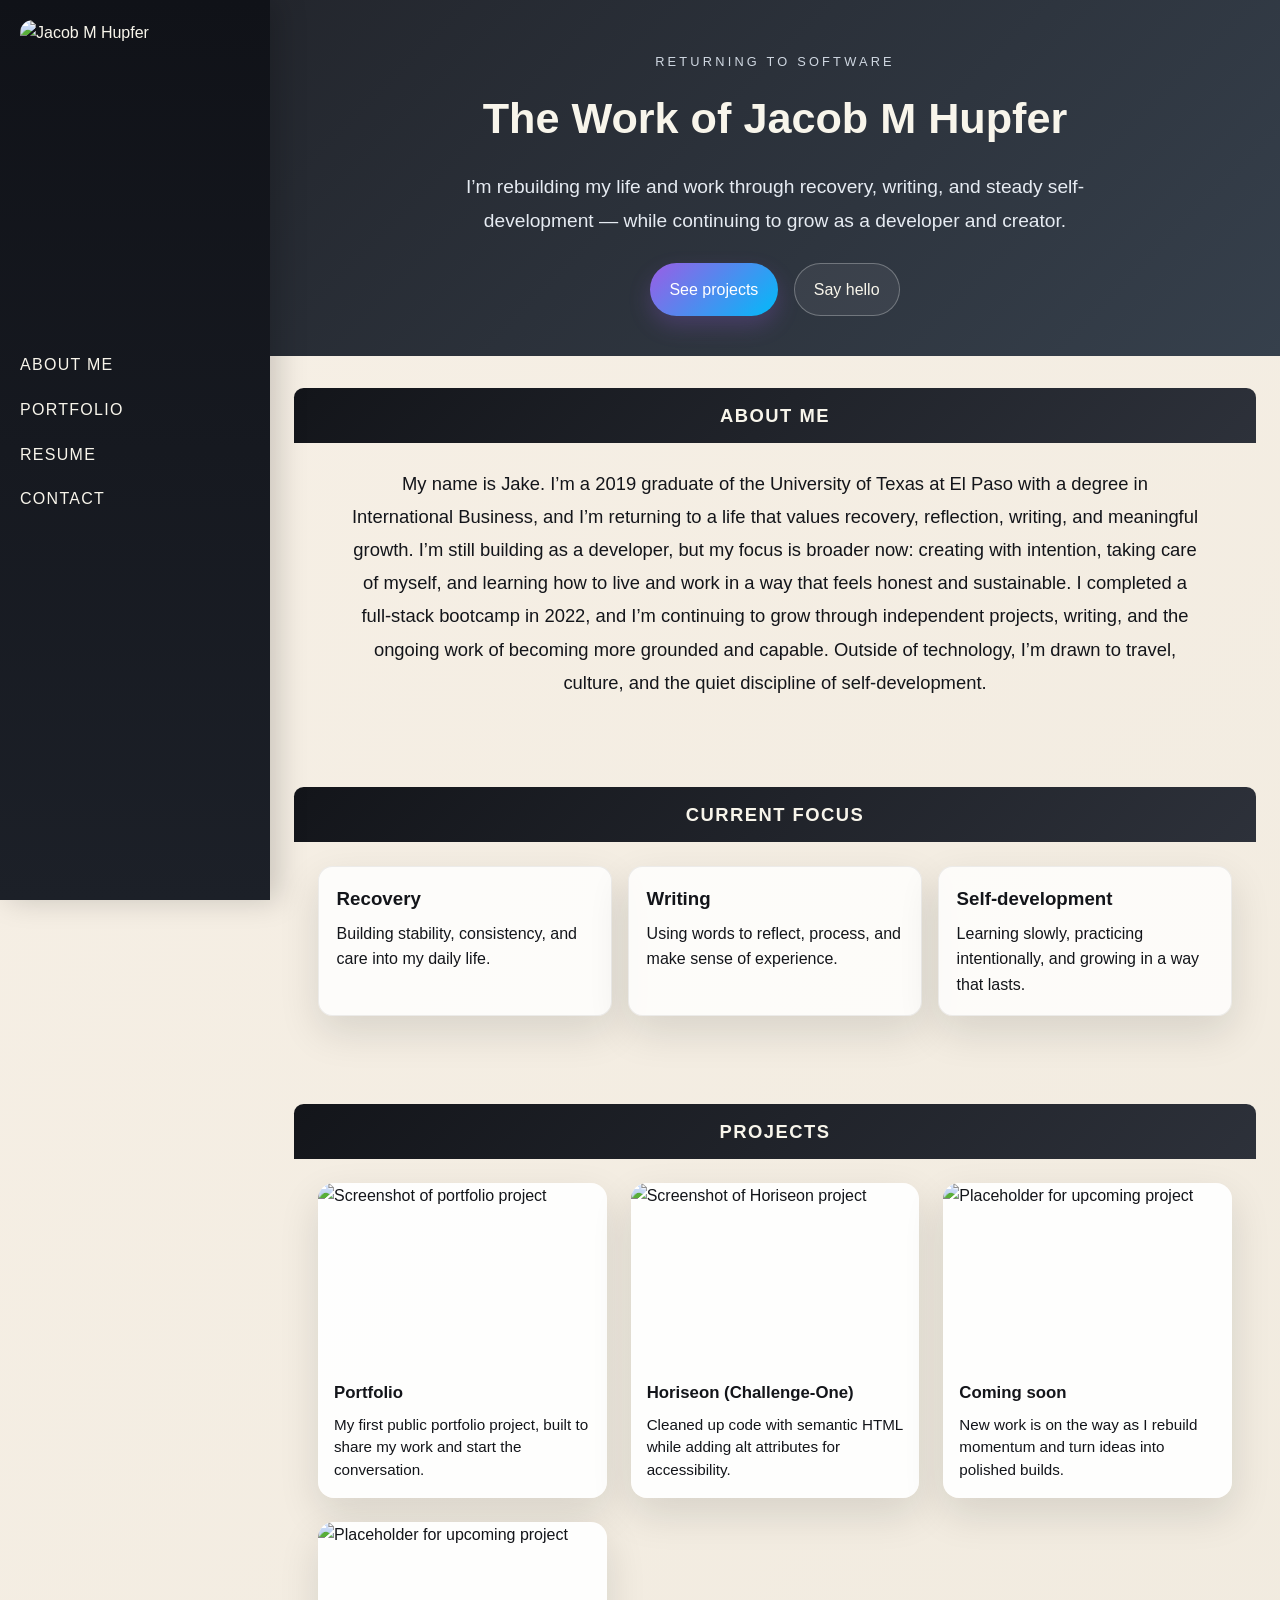
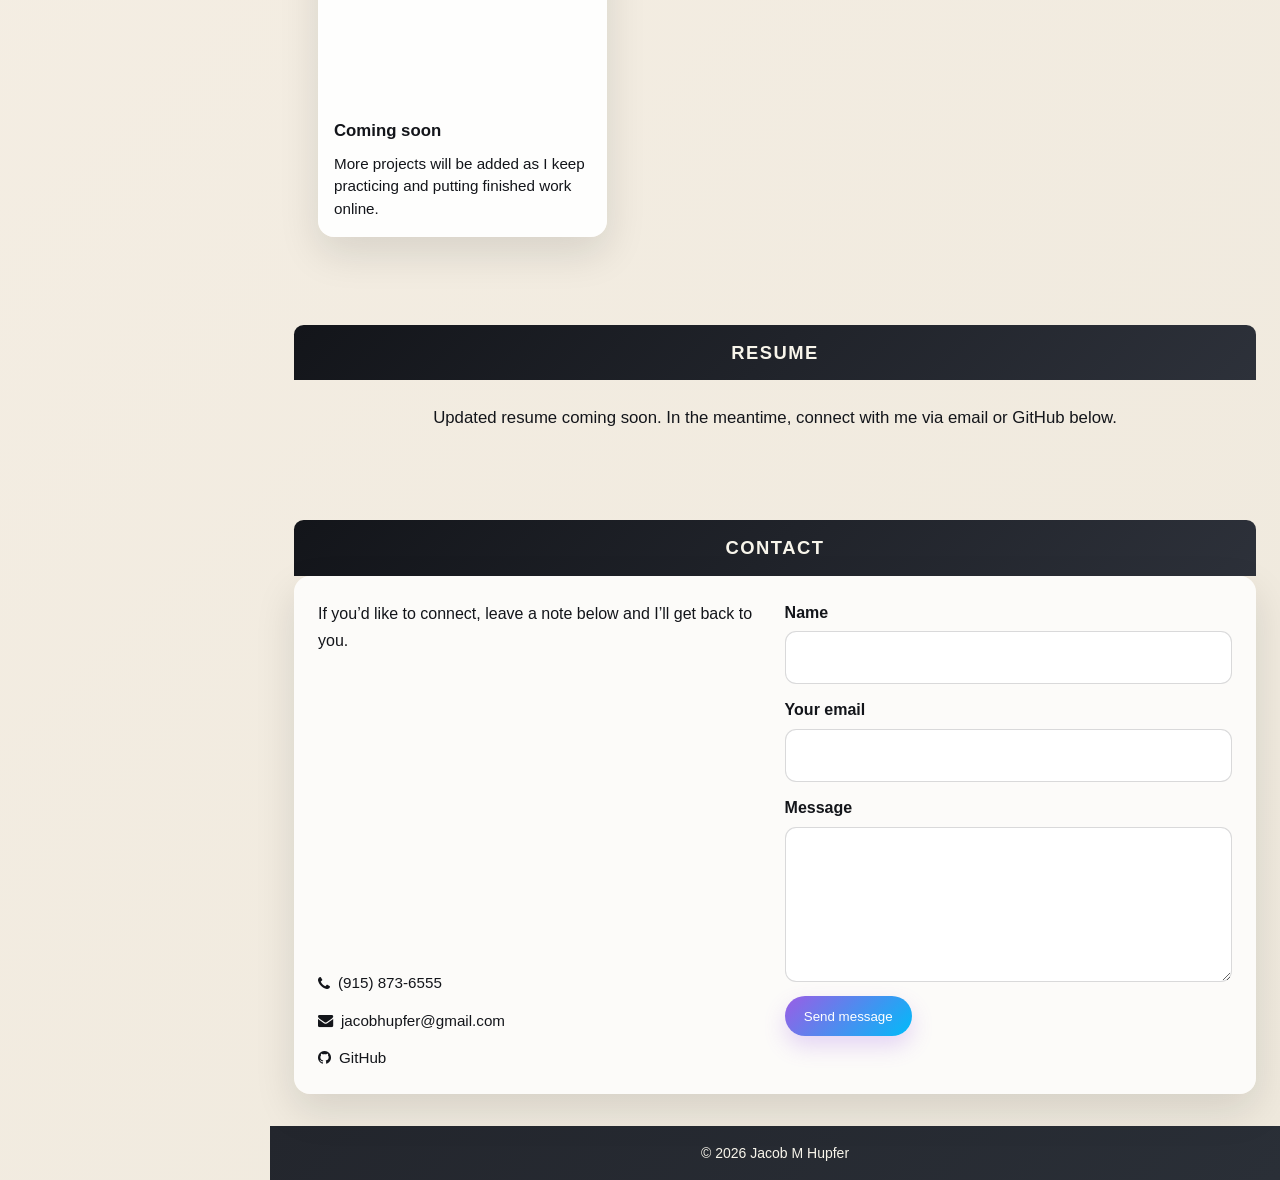
==== index.html @ 441f3a0e "Replace contact draft flow with working form" ====
<!DOCTYPE html>
<html lang="en">

<head>
    <meta charset="UTF-8">
    <meta name="viewport" content="width=device-width, initial-scale=1.0">
    <meta name="description" content="Portfolio of Jacob M Hupfer — developer returning to software through independent projects.">
    <link rel="stylesheet" href="assets/css/style.css">
    <link rel="stylesheet" href="https://maxcdn.bootstrapcdn.com/font-awesome/4.4.0/css/font-awesome.min.css">
    <title>Jacob M Hupfer | Portfolio</title>
</head>

<body>
    <nav class="navbar" aria-label="Main navigation">
        <img src="assets/images/Profile Photo.jpg" alt="Jacob M Hupfer" width="230" height="300">
        <ul class="navbar-items">
            <li><a href="#bio">About Me</a></li>
            <li><a href="#projects">Portfolio</a></li>
            <li><a href="#resume">Resume</a></li>
            <li><a href="#call-me">Contact</a></li>
        </ul>
    </nav>

    <div class="page-content">
        <header class="site-header">
            <div class="hero-content">
                <p class="eyebrow">Returning to software</p>
                <h1>The Work of Jacob M Hupfer</h1>
                <p class="hero-copy">I’m rebuilding my life and work through recovery, writing, and steady self-development — while continuing to grow as a developer and creator.</p>
                <div class="hero-actions">
                    <a class="button primary" href="#projects">See projects</a>
                    <a class="button secondary" href="#call-me">Say hello</a>
                </div>
            </div>
        </header>

        <main>
            <section class="biography fade-in">
                <h2 id="bio">About Me</h2>
                <p>
                    My name is Jake. I’m a 2019 graduate of the University of Texas at El Paso with a degree in International
                    Business, and I’m returning to a life that values recovery, reflection, writing, and meaningful growth.
                    I’m still building as a developer, but my focus is broader now: creating with intention, taking care of
                    myself, and learning how to live and work in a way that feels honest and sustainable. I completed a
                    full-stack bootcamp in 2022, and I’m continuing to grow through independent projects, writing, and the
                    ongoing work of becoming more grounded and capable. Outside of technology, I’m drawn to travel,
                    culture, and the quiet discipline of self-development.
                </p>
            </section>

            <section class="focus-section fade-in">
                <h2 id="focus">Current Focus</h2>
                <div class="focus-grid">
                    <article class="focus-card">
                        <h3>Recovery</h3>
                        <p>Building stability, consistency, and care into my daily life.</p>
                    </article>
                    <article class="focus-card">
                        <h3>Writing</h3>
                        <p>Using words to reflect, process, and make sense of experience.</p>
                    </article>
                    <article class="focus-card">
                        <h3>Self-development</h3>
                        <p>Learning slowly, practicing intentionally, and growing in a way that lasts.</p>
                    </article>
                </div>
            </section>

            <section class="projects fade-in">
                <h2 id="projects">Projects</h2>
                <div class="project-grid">
                    <article class="card">
                        <a href="https://jmhupfer.github.io/Challenge-02/" target="_blank" rel="noopener noreferrer">
                            <img src="assets/images/love-coding.jpg" alt="Screenshot of portfolio project">
                        </a>
                        <div class="card-body">
                            <h3>Portfolio</h3>
                            <p>My first public portfolio project, built to share my work and start the conversation.</p>
                        </div>
                    </article>

                    <article class="card">
                        <a href="https://jmhupfer.github.io/Challenge-One/" target="_blank" rel="noopener noreferrer">
                            <img src="assets/images/hacienda.jpg" alt="Screenshot of Horiseon project">
                        </a>
                        <div class="card-body">
                            <h3>Horiseon (Challenge-One)</h3>
                            <p>Cleaned up code with semantic HTML while adding alt attributes for accessibility.</p>
                        </div>
                    </article>

                    <article class="card">
                        <img src="assets/images/black-and-white-city.jpg" alt="Placeholder for upcoming project">
                        <div class="card-body">
                            <h3>Coming soon</h3>
                            <p>New work is on the way as I rebuild momentum and turn ideas into polished builds.</p>
                        </div>
                    </article>

                    <article class="card">
                        <img src="assets/images/black-and-white-city.jpg" alt="Placeholder for upcoming project">
                        <div class="card-body">
                            <h3>Coming soon</h3>
                            <p>More projects will be added as I keep practicing and putting finished work online.</p>
                        </div>
                    </article>
                </div>
            </section>

            <section class="resume-section fade-in">
                <h2 id="resume">Resume</h2>
                <p>Updated resume coming soon. In the meantime, connect with me via email or GitHub below.</p>
            </section>

            <section class="contacts fade-in">
                <h2 id="call-me">Contact</h2>
                <div class="contact-shell">
                    <div class="contact-details">
                        <p class="contact-intro">If you’d like to connect, leave a note below and I’ll get back to you.</p>
                        <ul class="contact-links">
                            <li><i class="fa fa-phone" aria-hidden="true"></i><a href="tel:+19158736555">(915) 873-6555</a></li>
                            <li><i class="fa fa-envelope" aria-hidden="true"></i><a href="mailto:jacobhupfer@gmail.com">jacobhupfer@gmail.com</a></li>
                            <li><i class="fa fa-github" aria-hidden="true"></i><a href="https://github.com/JMHupfer" target="_blank" rel="noopener noreferrer">GitHub</a></li>
                        </ul>
                    </div>

                    <form class="contact-form" id="contact-form" novalidate>
                        <div class="form-row">
                            <label for="name">Name</label>
                            <input id="name" name="name" type="text" required autocomplete="name">
                        </div>

                        <div class="form-row">
                            <label for="email">Your email</label>
                            <input id="email" name="email" type="email" required autocomplete="email">
                        </div>

                        <div class="form-row">
                            <label for="message">Message</label>
                            <textarea id="message" name="message" rows="5" required></textarea>
                        </div>

                        <button class="button primary" type="submit">Send message</button>
                        <p class="form-status" id="form-status" role="status" aria-live="polite"></p>
                    </form>
                </div>
            </section>
        </main>

        <footer class="site-footer">
            <p>&copy; <span id="year"></span> Jacob M Hupfer</p>
        </footer>
    </div>

    <script>
        const reveals = document.querySelectorAll('.fade-in');
        const observer = new IntersectionObserver((entries) => {
            entries.forEach((entry) => {
                if (entry.isIntersecting) {
                    entry.target.classList.add('visible');
                    observer.unobserve(entry.target);
                }
            });
        }, { threshold: 0.15 });

        reveals.forEach((element) => observer.observe(element));
        document.getElementById('year').textContent = new Date().getFullYear();

        const form = document.getElementById('contact-form');
        const statusMessage = document.getElementById('form-status');

        form.addEventListener('submit', async (event) => {
            event.preventDefault();

            const name = document.getElementById('name').value.trim();
            const senderEmail = document.getElementById('email').value.trim();
            const message = document.getElementById('message').value.trim();

            if (!name || !senderEmail || !message) {
                statusMessage.textContent = 'Please fill in each field before sending.';
                statusMessage.className = 'form-status error';
                return;
            }

            statusMessage.textContent = 'Sending your message...';
            statusMessage.className = 'form-status';

            const formData = new FormData(form);
            formData.set('_subject', `Portfolio contact from ${name}`);
            formData.set('_captcha', 'false');
            formData.set('_template', 'table');

            try {
                const response = await fetch('https://formsubmit.co/ajax/jacobhupfer@gmail.com', {
                    method: 'POST',
                    body: formData
                });

                if (!response.ok) {
                    throw new Error('Unable to send message');
                }

                form.reset();
                statusMessage.textContent = 'Thanks! Your message has been sent.';
                statusMessage.className = 'form-status success';
            } catch (error) {
                statusMessage.textContent = 'Sorry, that did not go through. Please email me directly instead.';
                statusMessage.className = 'form-status error';
            }
        });
    </script>
</body>

</html>
---- assets/css/style.css ----
:root {
  --sidebar-width: 270px;
  --color-bg: #efe9dd;
  --color-dark: #23262d;
  --color-black: #13151a;
  --color-light: #f8f5eb;
  --color-accent: #9b5de5;
  --color-accent-2: #00bbf9;
  --shadow: 0 16px 40px rgba(19, 21, 26, 0.12);
}

* {
  box-sizing: border-box;
  margin: 0;
  padding: 0;
}

html {
  scroll-behavior: smooth;
}

body {
  font-family: 'Segoe UI', Tahoma, Geneva, Verdana, sans-serif;
  background: linear-gradient(135deg, #f7f0e6 0%, var(--color-bg) 100%);
  color: var(--color-black);
  line-height: 1.6;
}

a {
  color: inherit;
  text-decoration: none;
}

img {
  display: block;
  max-width: 100%;
  height: auto;
}

.navbar {
  position: fixed;
  top: 0;
  left: 0;
  width: var(--sidebar-width);
  height: 100vh;
  padding: 20px;
  background: linear-gradient(180deg, #101218 0%, #1c2028 100%);
  color: var(--color-light);
  z-index: 100;
  box-shadow: 8px 0 28px rgba(0, 0, 0, 0.18);
}

.navbar img {
  width: 100%;
  height: auto;
  margin-bottom: 2rem;
  object-fit: cover;
  border-radius: 0.8rem;
}

.navbar-items {
  display: flex;
  flex-direction: column;
  gap: 1.2rem;
  list-style: none;
  text-transform: uppercase;
  font-size: 1rem;
  letter-spacing: 0.08em;
}

.navbar-items a {
  color: var(--color-light);
  transition: border-color 0.2s ease, color 0.2s ease;
}

.navbar-items a:hover,
.navbar-items a:focus-visible {
  color: #fff;
  border-bottom: 2px solid var(--color-light);
}

.page-content {
  margin-left: var(--sidebar-width);
  min-height: 100vh;
  display: flex;
  flex-direction: column;
}

.site-header {
  background: linear-gradient(135deg, var(--color-dark) 0%, #36404c 100%);
  color: var(--color-light);
  padding: 3rem 1.5rem 2.5rem;
}

.hero-content {
  max-width: 900px;
  margin: 0 auto;
  text-align: center;
}

.eyebrow {
  display: inline-block;
  margin-bottom: 0.75rem;
  font-size: 0.8rem;
  letter-spacing: 0.25em;
  text-transform: uppercase;
  color: #cfd7e1;
}

.site-header h1 {
  font-size: clamp(1.8rem, 3.5vw, 2.7rem);
  font-weight: 600;
  margin-bottom: 1rem;
}

.hero-copy {
  font-size: clamp(1rem, 2vw, 1.2rem);
  line-height: 1.8;
  color: #e6ebf2;
  max-width: 720px;
  margin: 0 auto 1.5rem;
}

.hero-actions {
  display: flex;
  justify-content: center;
  gap: 1rem;
  flex-wrap: wrap;
}

.button {
  display: inline-flex;
  align-items: center;
  justify-content: center;
  padding: 0.8rem 1.2rem;
  border-radius: 999px;
  transition: transform 0.2s ease, box-shadow 0.2s ease;
}

.button:hover,
.button:focus-visible {
  transform: translateY(-2px);
}

.button.primary {
  background: linear-gradient(135deg, var(--color-accent), var(--color-accent-2));
  color: white;
  box-shadow: 0 10px 22px rgba(155, 93, 229, 0.24);
}

.button.secondary {
  border: 1px solid rgba(255, 255, 255, 0.28);
  color: var(--color-light);
  background: rgba(255, 255, 255, 0.06);
}

main section {
  padding: 0 1.5rem 2rem;
}

main h2 {
  text-align: center;
  padding: 0.8rem 1rem;
  background: linear-gradient(135deg, var(--color-black), #2d313a);
  color: var(--color-light);
  text-transform: uppercase;
  font-size: 1.15rem;
  font-weight: 600;
  letter-spacing: 0.08em;
  border-radius: 0.6rem 0.6rem 0 0;
}

.biography,
.focus-section,
.projects,
.resume-section,
.contacts {
  margin-top: 2rem;
}

.biography p {
  padding: 1.5rem;
  font-size: clamp(1rem, 2vw, 1.15rem);
  line-height: 1.8;
  text-align: center;
  max-width: 900px;
  margin: 0 auto;
}

.focus-grid {
  display: grid;
  grid-template-columns: repeat(auto-fit, minmax(220px, 1fr));
  gap: 1rem;
  padding: 1.5rem;
}

.focus-card {
  padding: 1.1rem;
  background: rgba(255, 255, 255, 0.8);
  border: 1px solid rgba(19, 21, 26, 0.07);
  border-radius: 0.9rem;
  box-shadow: var(--shadow);
}

.focus-card h3 {
  margin-bottom: 0.4rem;
  color: var(--color-black);
}

.project-grid {
  display: grid;
  grid-template-columns: repeat(auto-fit, minmax(270px, 1fr));
  gap: 1.5rem;
  padding: 1.5rem;
}

.card {
  display: flex;
  flex-direction: column;
  background: rgba(255, 255, 255, 0.95);
  border-radius: 1rem;
  overflow: hidden;
  box-shadow: var(--shadow);
  transition: transform 0.2s ease, box-shadow 0.2s ease;
}

.card:hover,
.card:focus-within {
  transform: translateY(-6px);
  box-shadow: 0 22px 44px rgba(19, 21, 26, 0.16);
}

.card a {
  display: block;
}

.card img {
  width: 100%;
  aspect-ratio: 16 / 10;
  object-fit: cover;
  transition: opacity 0.2s ease;
}

.card a:hover img,
.card a:focus-visible img {
  opacity: 0.8;
}

.card-body {
  padding: 1rem;
  color: var(--color-black);
  flex: 1;
}

.card-body h3 {
  font-size: 1.05rem;
  font-weight: 600;
  margin-bottom: 0.45rem;
}

.card-body p {
  font-size: 0.95rem;
  line-height: 1.5;
}

.resume-section p {
  padding: 1.5rem;
  font-size: 1.05rem;
  line-height: 1.7;
  text-align: center;
}

.contact-links {
  display: flex;
  flex-wrap: wrap;
  justify-content: center;
  gap: 1rem 2rem;
  list-style: none;
  padding: 1.5rem;
  text-transform: uppercase;
  font-size: 0.95rem;
}

.contact-links li {
  display: flex;
  align-items: center;
  gap: 0.5rem;
}

.contact-links a:hover,
.contact-links a:focus-visible {
  border-bottom: 2px solid var(--color-black);
}

.contact-shell {
  display: grid;
  grid-template-columns: repeat(auto-fit, minmax(270px, 1fr));
  gap: 1.2rem;
  padding: 1.5rem;
  background: rgba(255, 255, 255, 0.82);
  border-radius: 1rem;
  box-shadow: var(--shadow);
}

.contact-details {
  display: flex;
  flex-direction: column;
  justify-content: space-between;
  gap: 1rem;
}

.contact-intro {
  font-size: 1rem;
  line-height: 1.7;
}

.contact-links {
  display: grid;
  gap: 0.8rem;
  justify-content: start;
  padding: 0;
  text-transform: none;
}

.contact-form {
  display: grid;
  gap: 0.85rem;
}

.form-row {
  display: grid;
  gap: 0.35rem;
}

.form-row label {
  font-weight: 600;
}

.form-row input,
.form-row textarea {
  width: 100%;
  padding: 0.8rem 0.9rem;
  border: 1px solid rgba(19, 21, 26, 0.16);
  border-radius: 0.7rem;
  font: inherit;
  background: #fff;
}

.form-row textarea {
  resize: vertical;
}

.contact-form button {
  border: 0;
  cursor: pointer;
  justify-self: start;
}

.form-status {
  min-height: 1.25rem;
  font-size: 0.95rem;
  color: var(--color-dark);
}

.form-status.success {
  color: #1f7a43;
}

.form-status.error {
  color: #b00020;
}

.site-footer {
  margin-top: auto;
  background: linear-gradient(135deg, var(--color-dark), #2a2f37);
  color: var(--color-light);
  text-align: center;
  padding: 1rem;
  font-size: 0.875rem;
}

.fade-in {
  opacity: 0;
  transform: translateY(22px);
  transition: opacity 0.6s ease, transform 0.6s ease;
}

.fade-in.visible {
  opacity: 1;
  transform: translateY(0);
}

@media (max-width: 900px) {
  .navbar {
    width: 220px;
  }

  .page-content {
    margin-left: 220px;
  }
}

@media (max-width: 768px) {
  .navbar {
    position: static;
    width: 100%;
    height: auto;
    box-shadow: none;
  }

  .navbar img {
    max-width: 180px;
    margin: 0 auto 1.5rem;
  }

  .navbar-items {
    flex-direction: row;
    flex-wrap: wrap;
    justify-content: center;
    gap: 1rem;
  }

  .page-content {
    margin-left: 0;
  }

  .project-grid,
  .focus-grid {
    grid-template-columns: 1fr;
  }

  .contact-links {
    flex-direction: column;
    align-items: center;
  }
}

@media (max-width: 480px) {
  .hero-actions {
    flex-direction: column;
  }

  .button {
    width: 100%;
  }

  main section {
    padding: 0 1rem 1.5rem;
  }
}

@media (prefers-reduced-motion: reduce) {
  html {
    scroll-behavior: auto;
  }

  .fade-in {
    opacity: 1;
    transform: none;
    transition: none;
  }

  .button,
  .card {
    transition: none;
  }
}
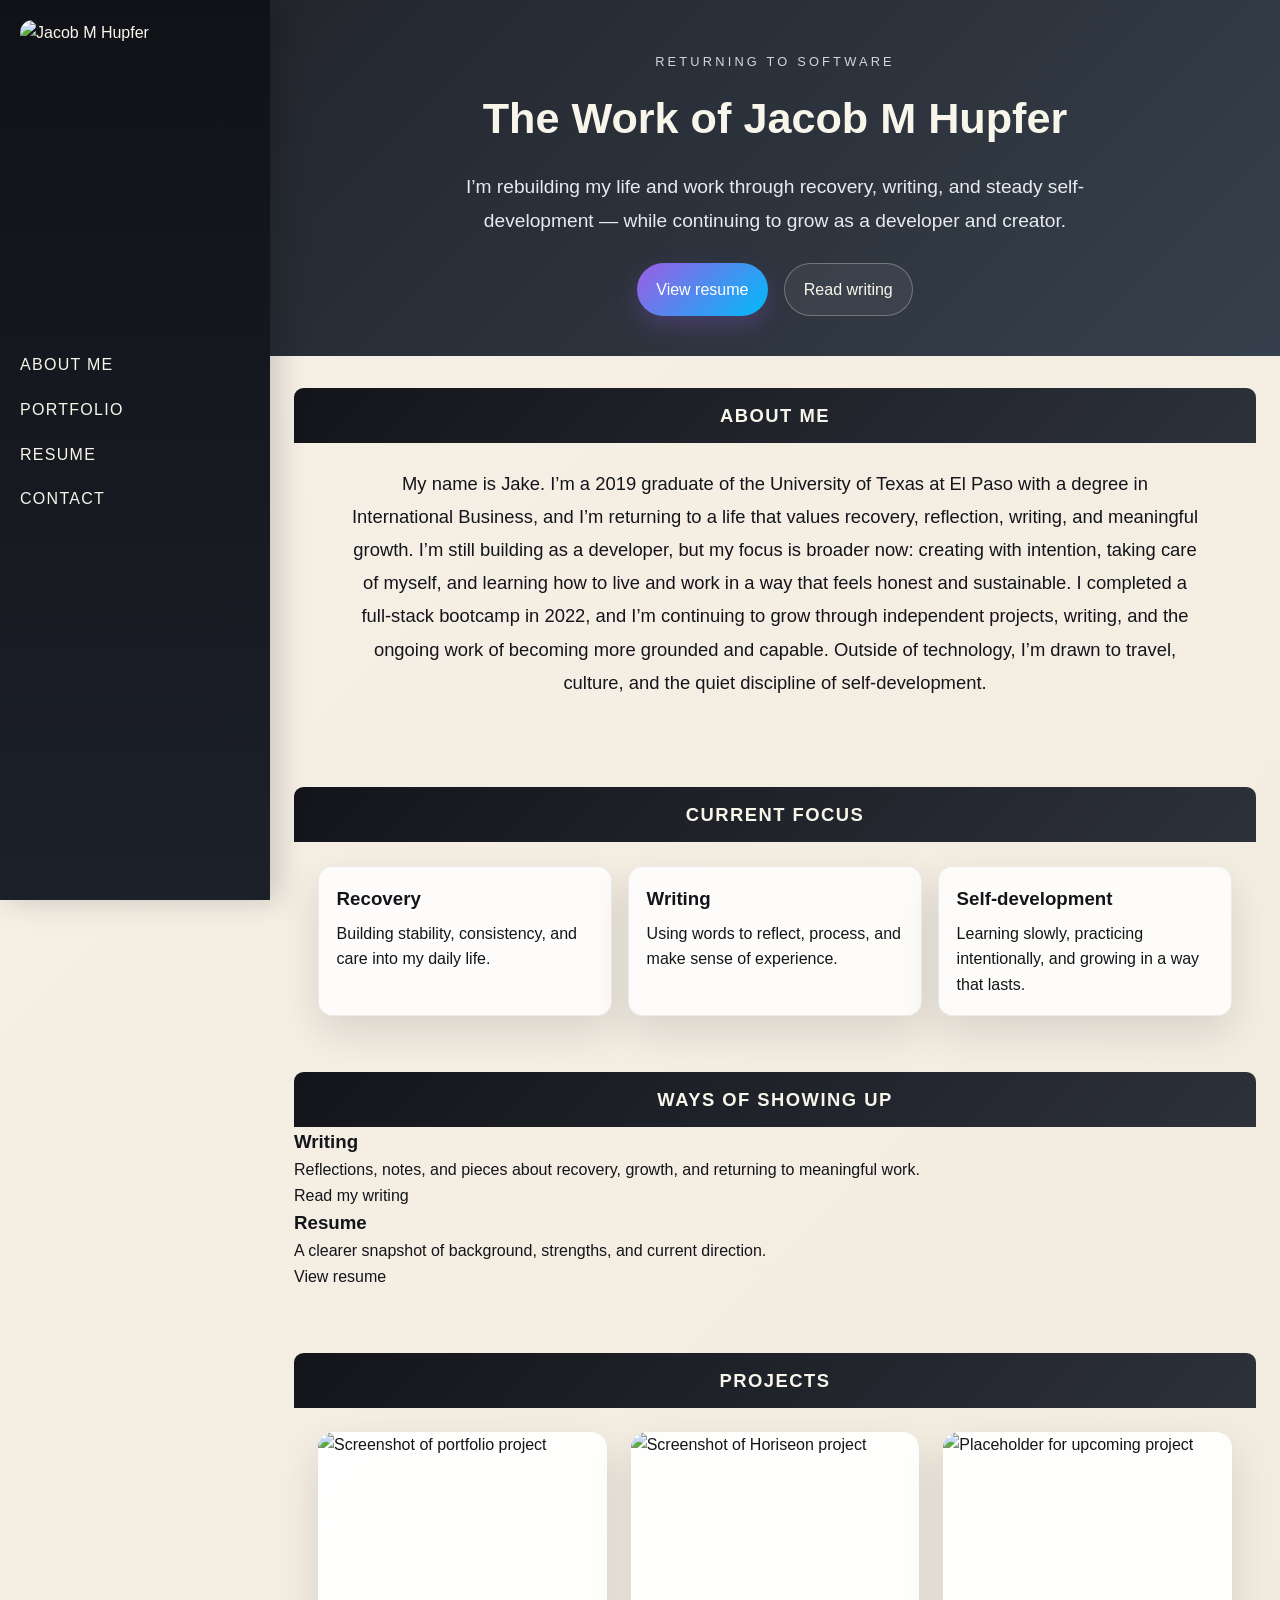
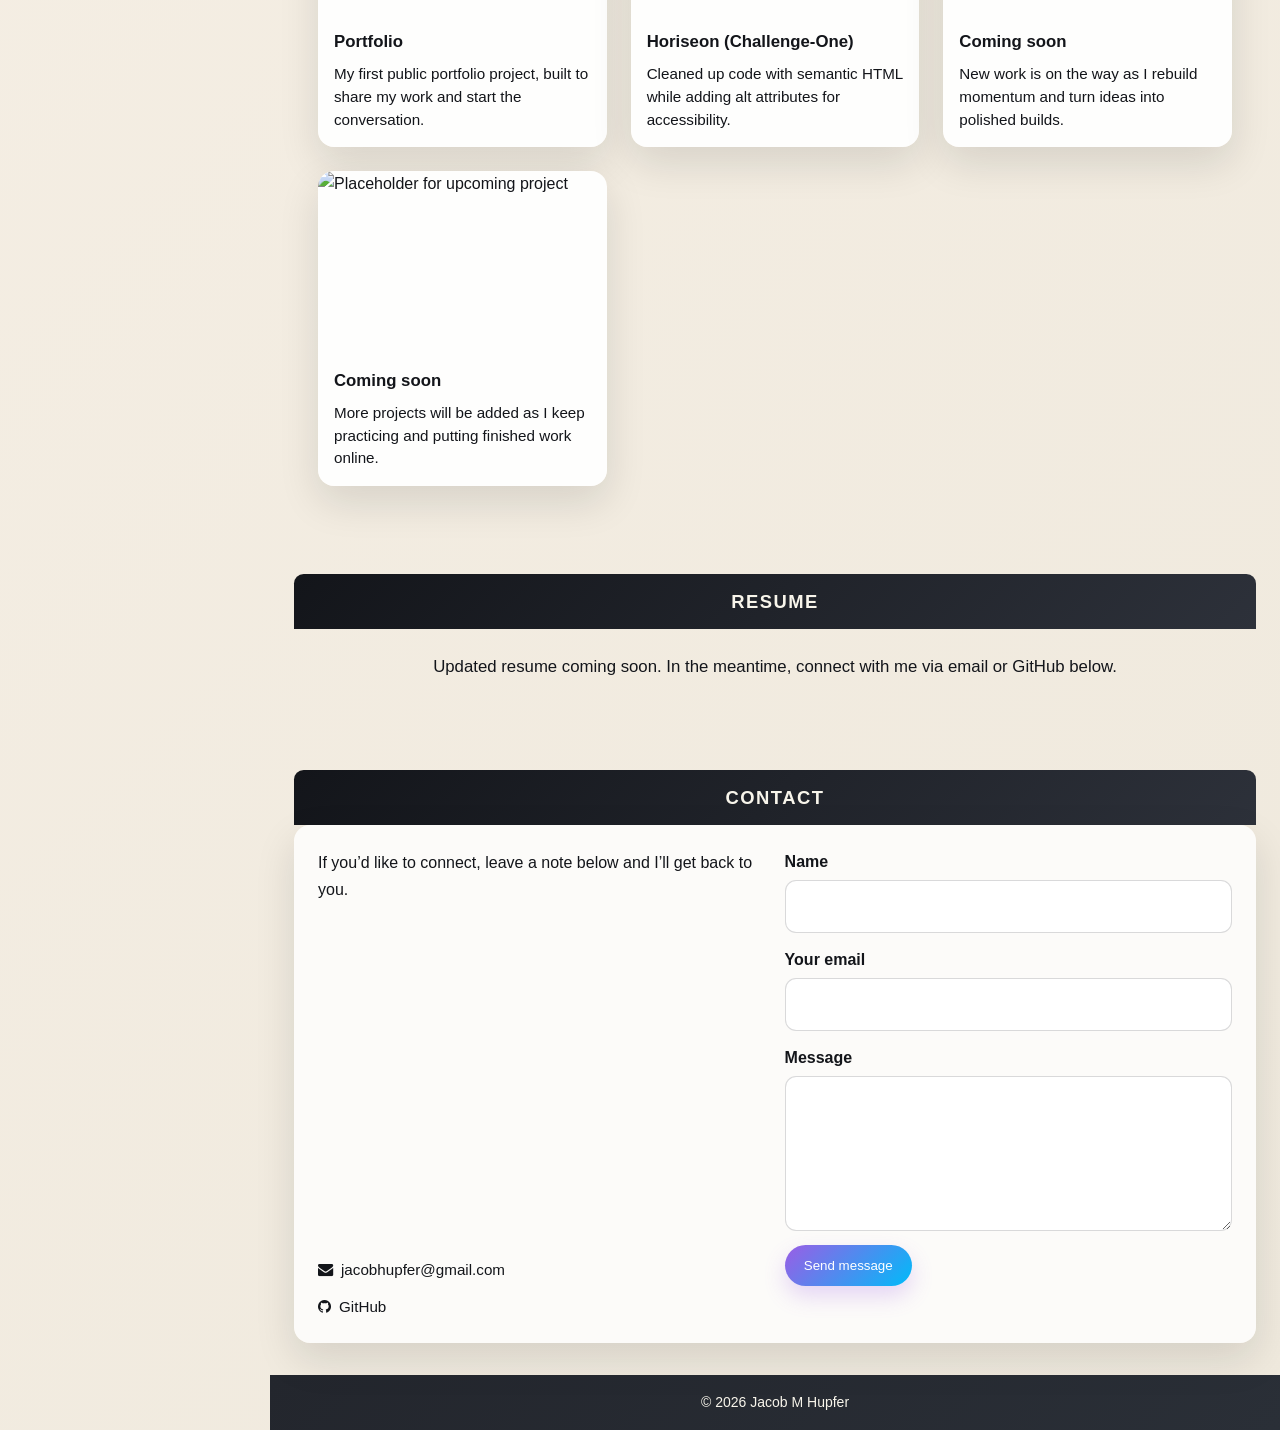
==== commit 9e690960: "Simplify contact section" ====
--- a/index.html
+++ b/index.html
@@ -28,8 +28,8 @@
                 <h1>The Work of Jacob M Hupfer</h1>
                 <p class="hero-copy">I’m rebuilding my life and work through recovery, writing, and steady self-development — while continuing to grow as a developer and creator.</p>
                 <div class="hero-actions">
-                    <a class="button primary" href="#projects">See projects</a>
-                    <a class="button secondary" href="#call-me">Say hello</a>
+                    <a class="button primary" href="resume.html">View resume</a>
+                    <a class="button secondary" href="writing.html">Read writing</a>
                 </div>
             </div>
         </header>
@@ -66,6 +66,22 @@
                 </div>
             </section>
 
+            <section class="path-section fade-in">
+                <h2>Ways of showing up</h2>
+                <div class="path-grid">
+                    <article class="path-card">
+                        <h3>Writing</h3>
+                        <p>Reflections, notes, and pieces about recovery, growth, and returning to meaningful work.</p>
+                        <a class="text-link" href="writing.html">Read my writing</a>
+                    </article>
+                    <article class="path-card">
+                        <h3>Resume</h3>
+                        <p>A clearer snapshot of background, strengths, and current direction.</p>
+                        <a class="text-link" href="resume.html">View resume</a>
+                    </article>
+                </div>
+            </section>
+
             <section class="projects fade-in">
                 <h2 id="projects">Projects</h2>
                 <div class="project-grid">
@@ -118,7 +134,6 @@
                     <div class="contact-details">
                         <p class="contact-intro">If you’d like to connect, leave a note below and I’ll get back to you.</p>
                         <ul class="contact-links">
-                            <li><i class="fa fa-phone" aria-hidden="true"></i><a href="tel:+19158736555">(915) 873-6555</a></li>
                             <li><i class="fa fa-envelope" aria-hidden="true"></i><a href="mailto:jacobhupfer@gmail.com">jacobhupfer@gmail.com</a></li>
                             <li><i class="fa fa-github" aria-hidden="true"></i><a href="https://github.com/JMHupfer" target="_blank" rel="noopener noreferrer">GitHub</a></li>
                         </ul>
--- a/assets/css/style.css
+++ b/assets/css/style.css
@@ -360,14 +360,24 @@
   min-height: 1.25rem;
   font-size: 0.95rem;
   color: var(--color-dark);
+  transition: color 0.2s ease, transform 0.2s ease;
 }
 
 .form-status.success {
   color: #1f7a43;
+  transform: translateY(-2px);
+  animation: pulse-success 0.6s ease;
 }
 
 .form-status.error {
   color: #b00020;
+  transform: translateY(-2px);
+}
+
+@keyframes pulse-success {
+  0% { transform: scale(0.98); }
+  50% { transform: scale(1.01); }
+  100% { transform: scale(1); }
 }
 
 .site-footer {
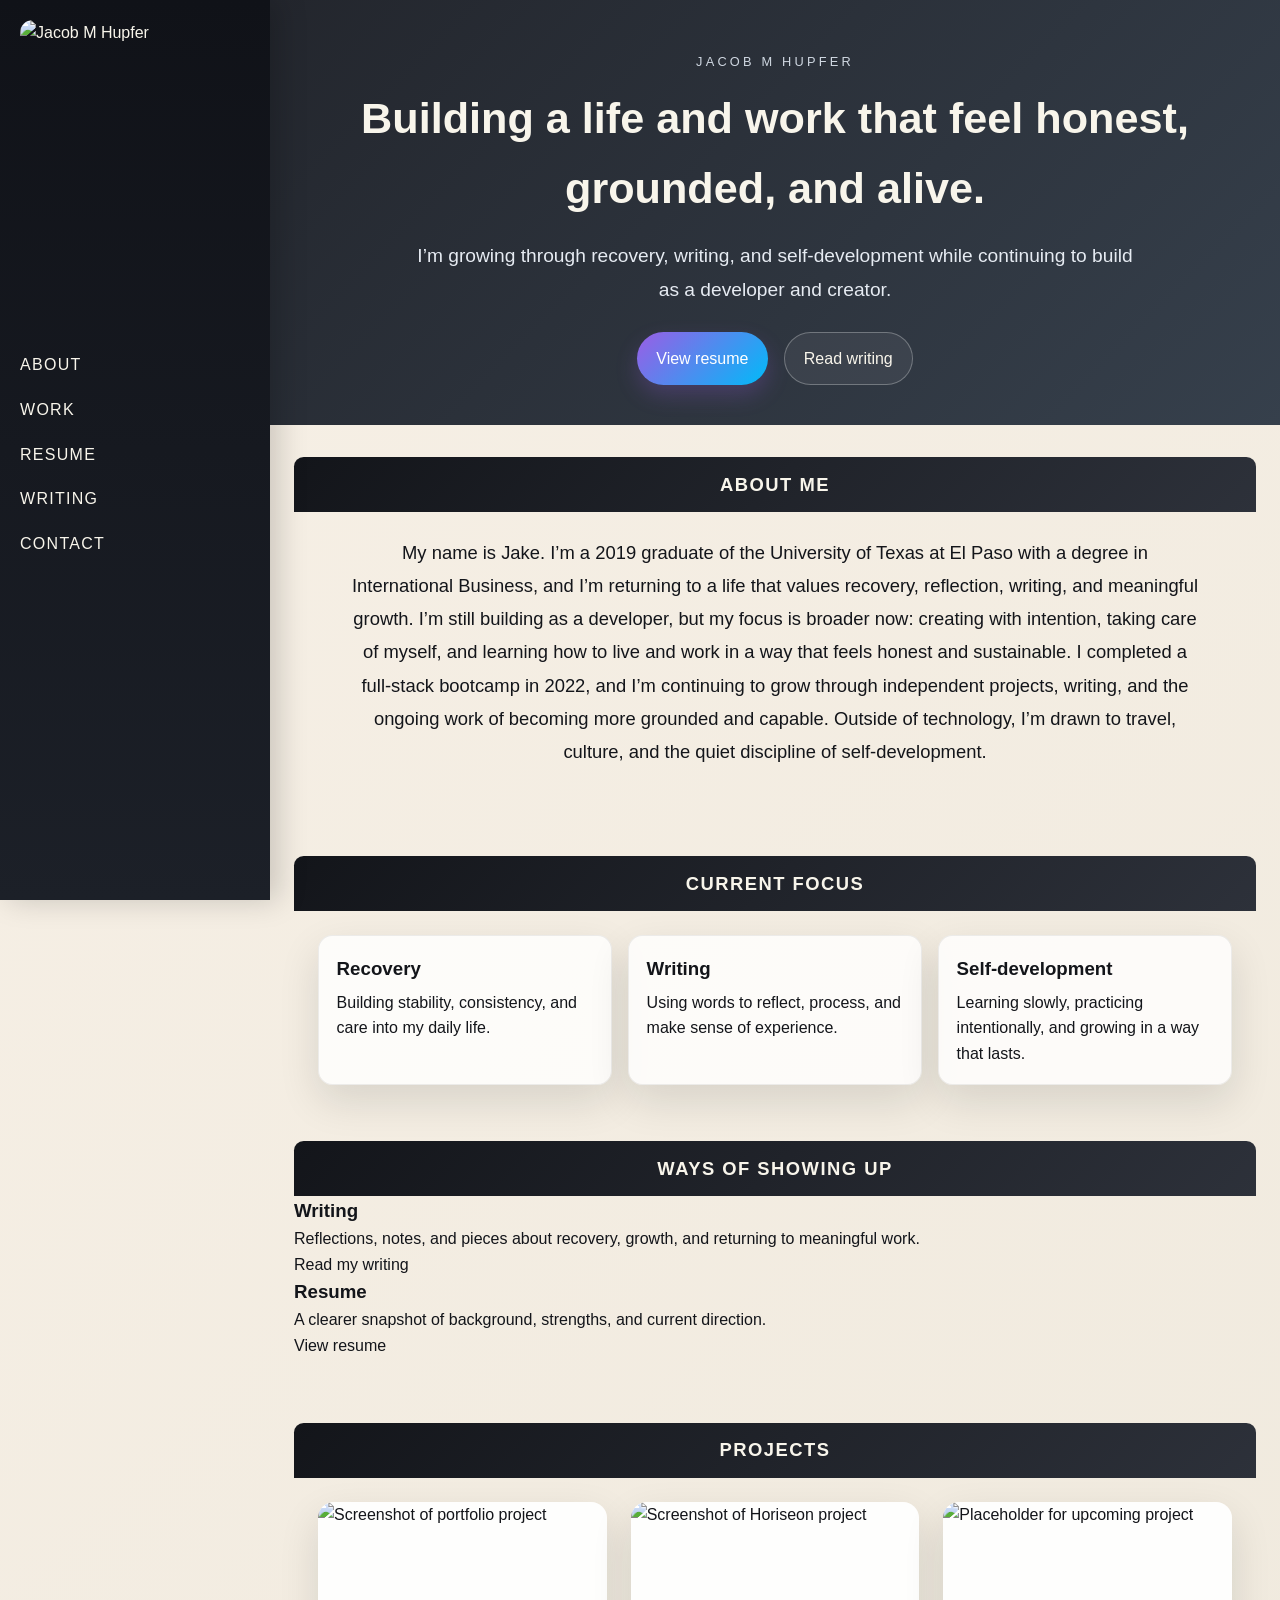
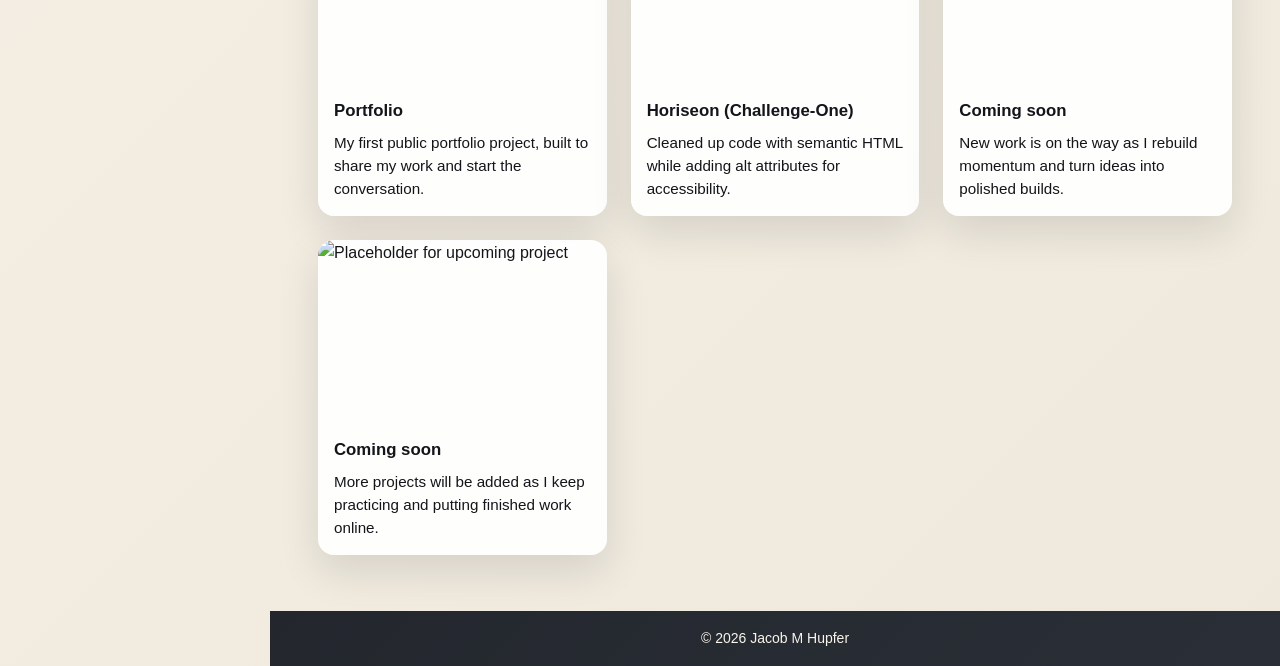
==== commit b6ff92f0: "Move contact to dedicated page" ====
--- a/index.html
+++ b/index.html
@@ -14,19 +14,20 @@
     <nav class="navbar" aria-label="Main navigation">
         <img src="assets/images/Profile Photo.jpg" alt="Jacob M Hupfer" width="230" height="300">
         <ul class="navbar-items">
-            <li><a href="#bio">About Me</a></li>
-            <li><a href="#projects">Portfolio</a></li>
-            <li><a href="#resume">Resume</a></li>
-            <li><a href="#call-me">Contact</a></li>
+            <li><a href="#bio">About</a></li>
+            <li><a href="#projects">Work</a></li>
+            <li><a href="resume.html">Resume</a></li>
+            <li><a href="writing.html">Writing</a></li>
+            <li><a href="contact.html">Contact</a></li>
         </ul>
     </nav>
 
     <div class="page-content">
         <header class="site-header">
             <div class="hero-content">
-                <p class="eyebrow">Returning to software</p>
-                <h1>The Work of Jacob M Hupfer</h1>
-                <p class="hero-copy">I’m rebuilding my life and work through recovery, writing, and steady self-development — while continuing to grow as a developer and creator.</p>
+                <p class="eyebrow">Jacob M Hupfer</p>
+                <h1>Building a life and work that feel honest, grounded, and alive.</h1>
+                <p class="hero-copy">I’m growing through recovery, writing, and self-development while continuing to build as a developer and creator.</p>
                 <div class="hero-actions">
                     <a class="button primary" href="resume.html">View resume</a>
                     <a class="button secondary" href="writing.html">Read writing</a>
@@ -123,43 +124,6 @@
                 </div>
             </section>
 
-            <section class="resume-section fade-in">
-                <h2 id="resume">Resume</h2>
-                <p>Updated resume coming soon. In the meantime, connect with me via email or GitHub below.</p>
-            </section>
-
-            <section class="contacts fade-in">
-                <h2 id="call-me">Contact</h2>
-                <div class="contact-shell">
-                    <div class="contact-details">
-                        <p class="contact-intro">If you’d like to connect, leave a note below and I’ll get back to you.</p>
-                        <ul class="contact-links">
-                            <li><i class="fa fa-envelope" aria-hidden="true"></i><a href="mailto:jacobhupfer@gmail.com">jacobhupfer@gmail.com</a></li>
-                            <li><i class="fa fa-github" aria-hidden="true"></i><a href="https://github.com/JMHupfer" target="_blank" rel="noopener noreferrer">GitHub</a></li>
-                        </ul>
-                    </div>
-
-                    <form class="contact-form" id="contact-form" novalidate>
-                        <div class="form-row">
-                            <label for="name">Name</label>
-                            <input id="name" name="name" type="text" required autocomplete="name">
-                        </div>
-
-                        <div class="form-row">
-                            <label for="email">Your email</label>
-                            <input id="email" name="email" type="email" required autocomplete="email">
-                        </div>
-
-                        <div class="form-row">
-                            <label for="message">Message</label>
-                            <textarea id="message" name="message" rows="5" required></textarea>
-                        </div>
-
-                        <button class="button primary" type="submit">Send message</button>
-                        <p class="form-status" id="form-status" role="status" aria-live="polite"></p>
-                    </form>
-                </div>
-            </section>
         </main>
 
         <footer class="site-footer">
@@ -181,48 +145,6 @@
         reveals.forEach((element) => observer.observe(element));
         document.getElementById('year').textContent = new Date().getFullYear();
 
-        const form = document.getElementById('contact-form');
-        const statusMessage = document.getElementById('form-status');
-
-        form.addEventListener('submit', async (event) => {
-            event.preventDefault();
-
-            const name = document.getElementById('name').value.trim();
-            const senderEmail = document.getElementById('email').value.trim();
-            const message = document.getElementById('message').value.trim();
-
-            if (!name || !senderEmail || !message) {
-                statusMessage.textContent = 'Please fill in each field before sending.';
-                statusMessage.className = 'form-status error';
-                return;
-            }
-
-            statusMessage.textContent = 'Sending your message...';
-            statusMessage.className = 'form-status';
-
-            const formData = new FormData(form);
-            formData.set('_subject', `Portfolio contact from ${name}`);
-            formData.set('_captcha', 'false');
-            formData.set('_template', 'table');
-
-            try {
-                const response = await fetch('https://formsubmit.co/ajax/jacobhupfer@gmail.com', {
-                    method: 'POST',
-                    body: formData
-                });
-
-                if (!response.ok) {
-                    throw new Error('Unable to send message');
-                }
-
-                form.reset();
-                statusMessage.textContent = 'Thanks! Your message has been sent.';
-                statusMessage.className = 'form-status success';
-            } catch (error) {
-                statusMessage.textContent = 'Sorry, that did not go through. Please email me directly instead.';
-                statusMessage.className = 'form-status error';
-            }
-        });
     </script>
 </body>
 
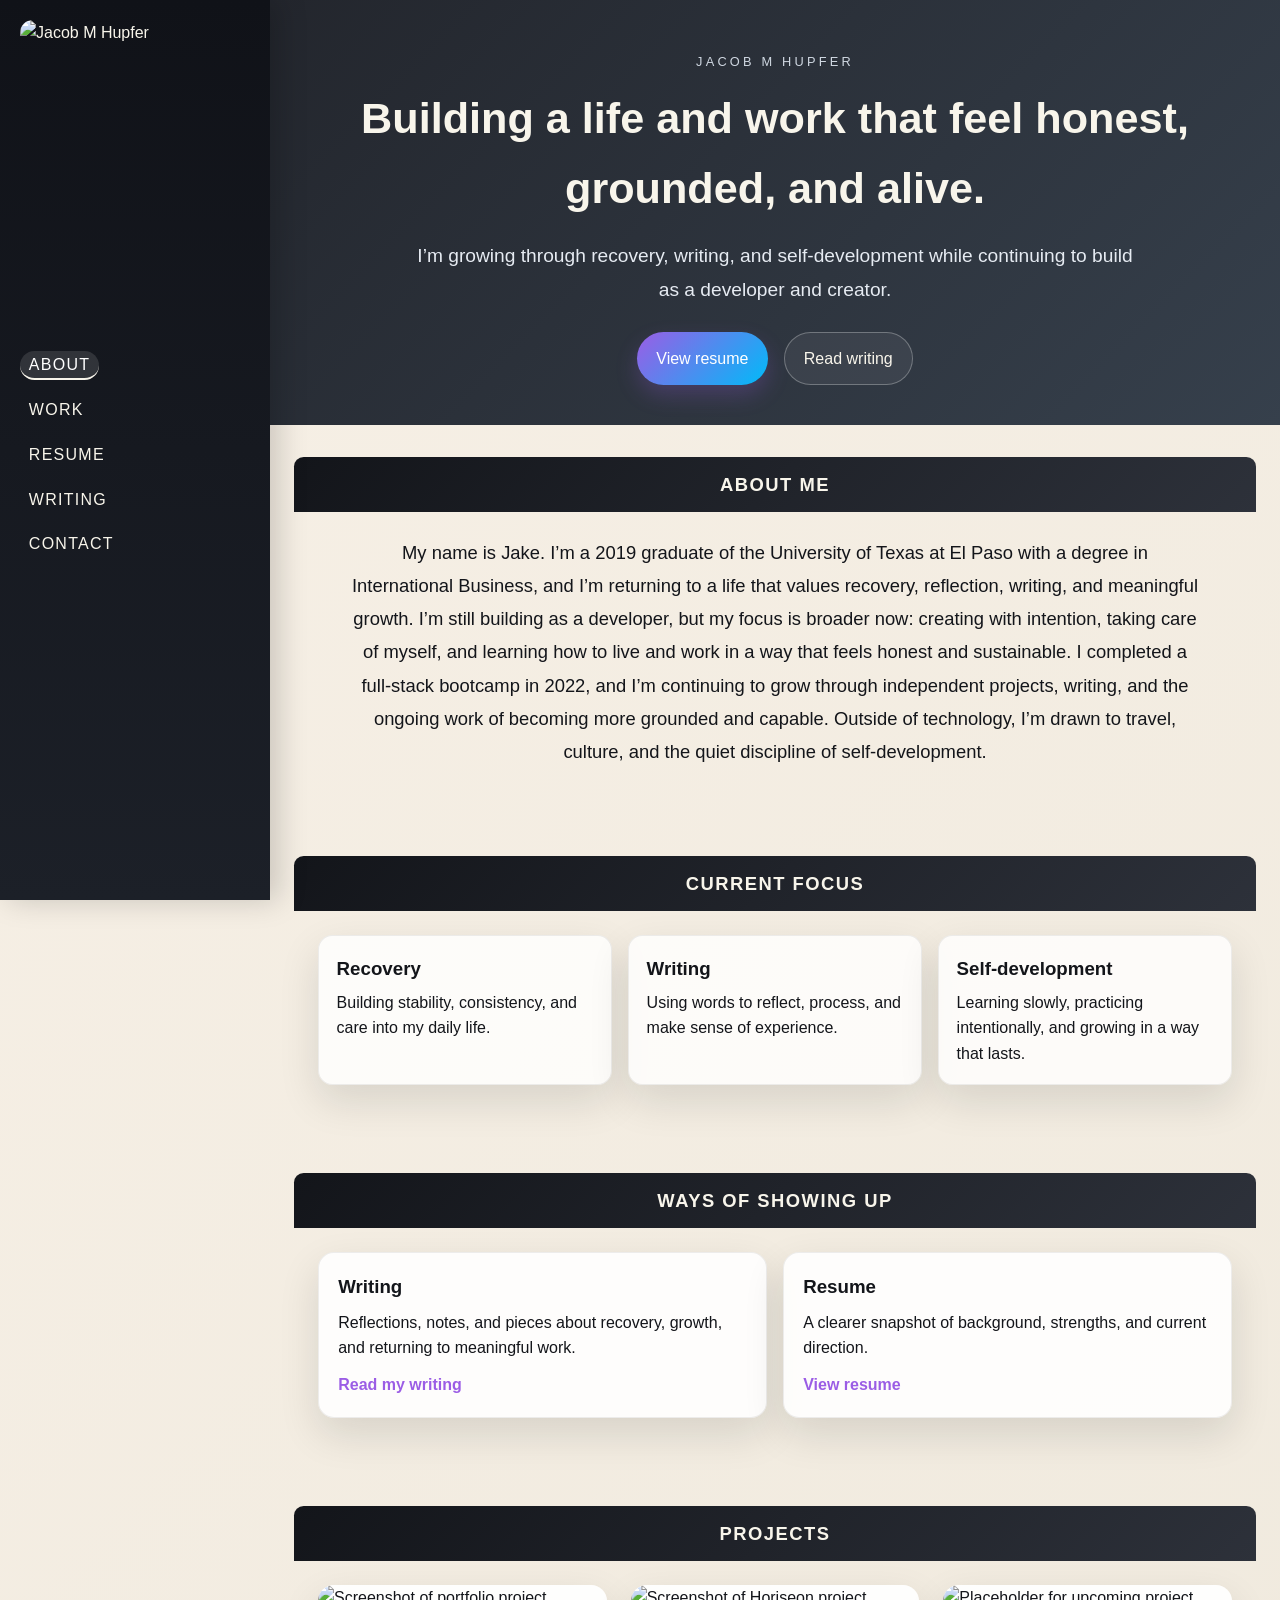
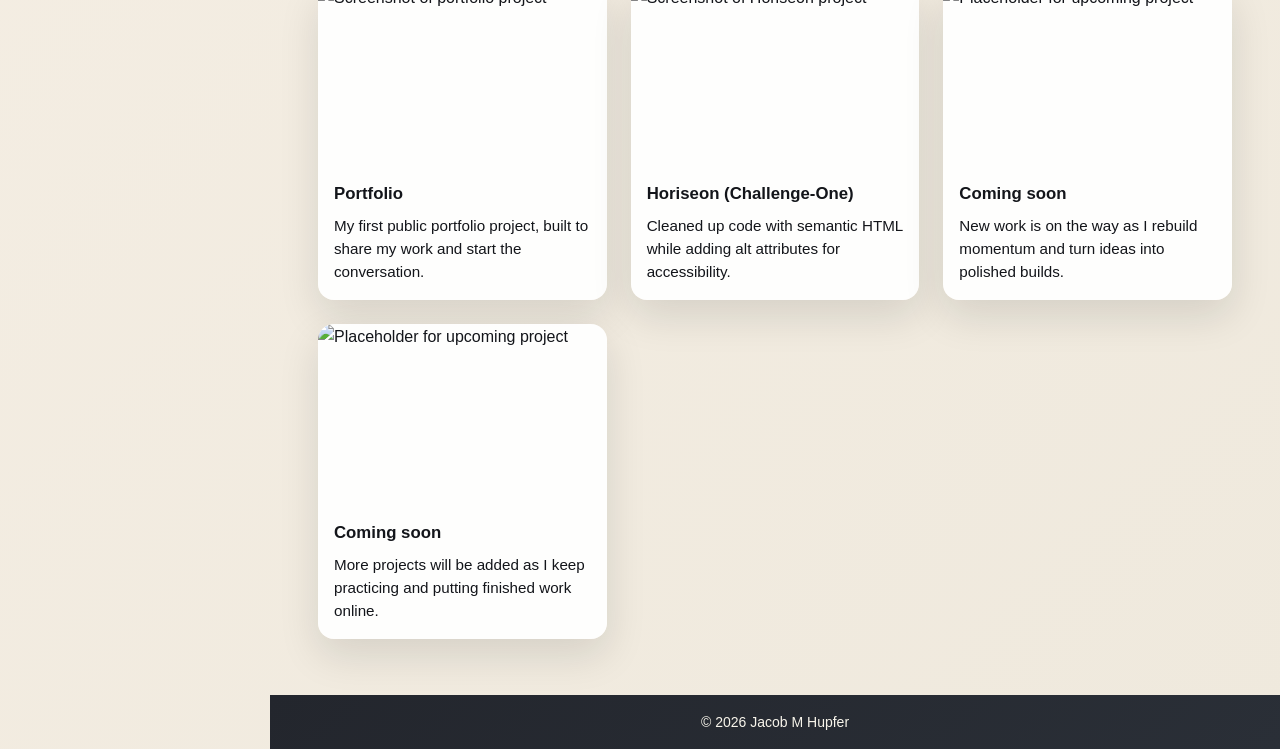
==== commit 8d176787: "Add subtle active navigation highlight" ====
--- a/index.html
+++ b/index.html
@@ -14,7 +14,7 @@
     <nav class="navbar" aria-label="Main navigation">
         <img src="assets/images/Profile Photo.jpg" alt="Jacob M Hupfer" width="230" height="300">
         <ul class="navbar-items">
-            <li><a href="#bio">About</a></li>
+            <li><a class="active" href="#bio">About</a></li>
             <li><a href="#projects">Work</a></li>
             <li><a href="resume.html">Resume</a></li>
             <li><a href="writing.html">Writing</a></li>
--- a/assets/css/style.css
+++ b/assets/css/style.css
@@ -70,11 +70,19 @@
 
 .navbar-items a {
   color: var(--color-light);
-  transition: border-color 0.2s ease, color 0.2s ease;
+  transition: border-color 0.2s ease, color 0.2s ease, background-color 0.2s ease;
+  padding: 0.3rem 0.55rem;
+  border-radius: 999px;
 }
 
 .navbar-items a:hover,
 .navbar-items a:focus-visible {
+  color: #fff;
+  border-bottom: 2px solid var(--color-light);
+}
+
+.navbar-items a.active {
+  background-color: rgba(255, 255, 255, 0.12);
   color: #fff;
   border-bottom: 2px solid var(--color-light);
 }
@@ -292,6 +300,36 @@
   border-bottom: 2px solid var(--color-black);
 }
 
+.path-section {
+  margin-top: 2rem;
+}
+
+.path-grid {
+  display: grid;
+  grid-template-columns: repeat(auto-fit, minmax(260px, 1fr));
+  gap: 1rem;
+  padding: 1.5rem;
+}
+
+.path-card {
+  padding: 1.2rem;
+  background: rgba(255, 255, 255, 0.88);
+  border: 1px solid rgba(19, 21, 26, 0.07);
+  border-radius: 1rem;
+  box-shadow: var(--shadow);
+}
+
+.path-card h3 {
+  margin-bottom: 0.45rem;
+}
+
+.text-link {
+  display: inline-block;
+  margin-top: 0.7rem;
+  font-weight: 600;
+  color: var(--color-accent);
+}
+
 .contact-shell {
   display: grid;
   grid-template-columns: repeat(auto-fit, minmax(270px, 1fr));
@@ -380,6 +418,35 @@
   100% { transform: scale(1); }
 }
 
+.subpage-hero {
+  padding-bottom: 2rem;
+}
+
+.subpage-content {
+  padding: 1.5rem;
+  max-width: 860px;
+  margin: 0 auto 2rem;
+}
+
+.subpage-content .intro,
+.subpage-content .section-card {
+  background: rgba(255, 255, 255, 0.9);
+  border-radius: 1rem;
+  box-shadow: var(--shadow);
+  padding: 1.2rem 1.3rem;
+  margin-bottom: 1rem;
+}
+
+.section-card h3 {
+  margin-bottom: 0.45rem;
+}
+
+.section-card ul {
+  padding-left: 1.2rem;
+  display: grid;
+  gap: 0.45rem;
+}
+
 .site-footer {
   margin-top: auto;
   background: linear-gradient(135deg, var(--color-dark), #2a2f37);
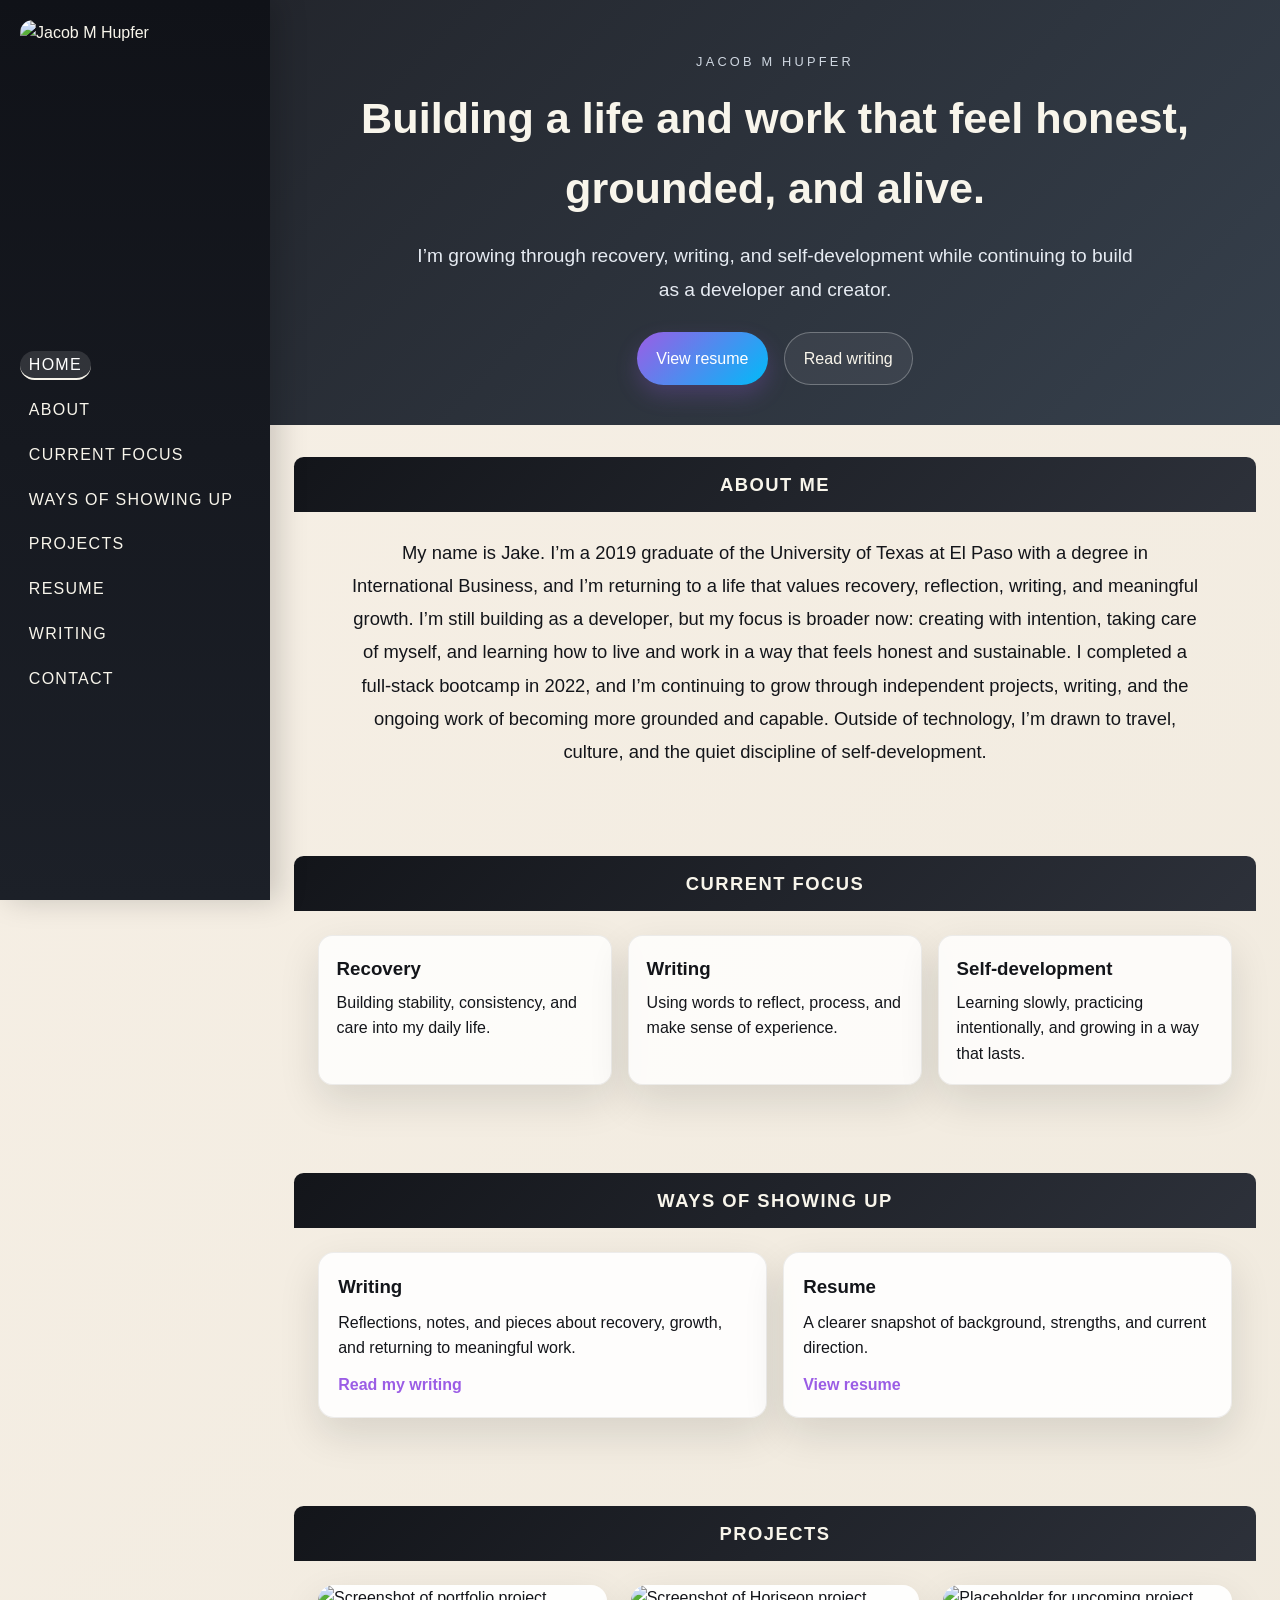
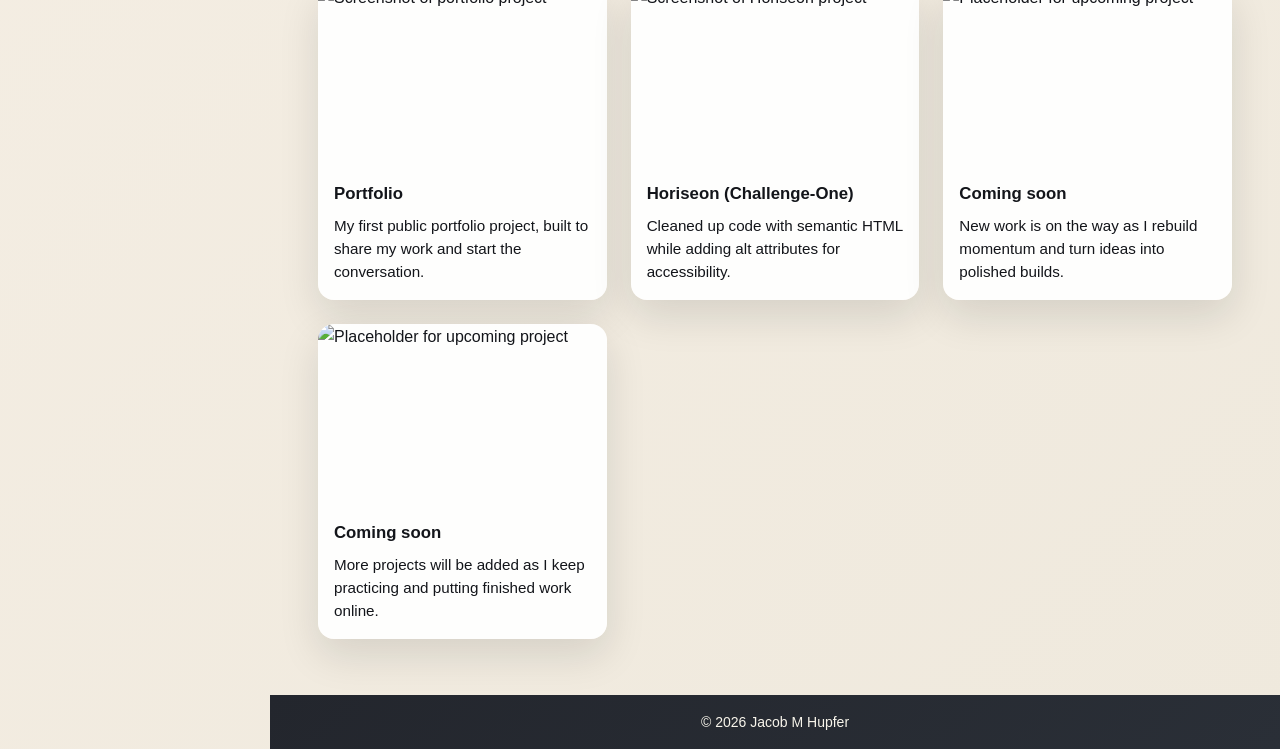
==== commit fa2b2b01: "Add Home link and refine home page sections" ====
--- a/index.html
+++ b/index.html
@@ -14,8 +14,11 @@
     <nav class="navbar" aria-label="Main navigation">
         <img src="assets/images/Profile Photo.jpg" alt="Jacob M Hupfer" width="230" height="300">
         <ul class="navbar-items">
-            <li><a class="active" href="#bio">About</a></li>
-            <li><a href="#projects">Work</a></li>
+            <li><a class="active" href="index.html">Home</a></li>
+            <li><a href="#bio">About</a></li>
+            <li><a href="#focus">Current Focus</a></li>
+            <li><a href="#showing-up">Ways of Showing Up</a></li>
+            <li><a href="#projects">Projects</a></li>
             <li><a href="resume.html">Resume</a></li>
             <li><a href="writing.html">Writing</a></li>
             <li><a href="contact.html">Contact</a></li>
@@ -67,8 +70,8 @@
                 </div>
             </section>
 
-            <section class="path-section fade-in">
-                <h2>Ways of showing up</h2>
+            <section class="path-section fade-in" id="showing-up">
+                <h2>Ways of Showing Up</h2>
                 <div class="path-grid">
                     <article class="path-card">
                         <h3>Writing</h3>
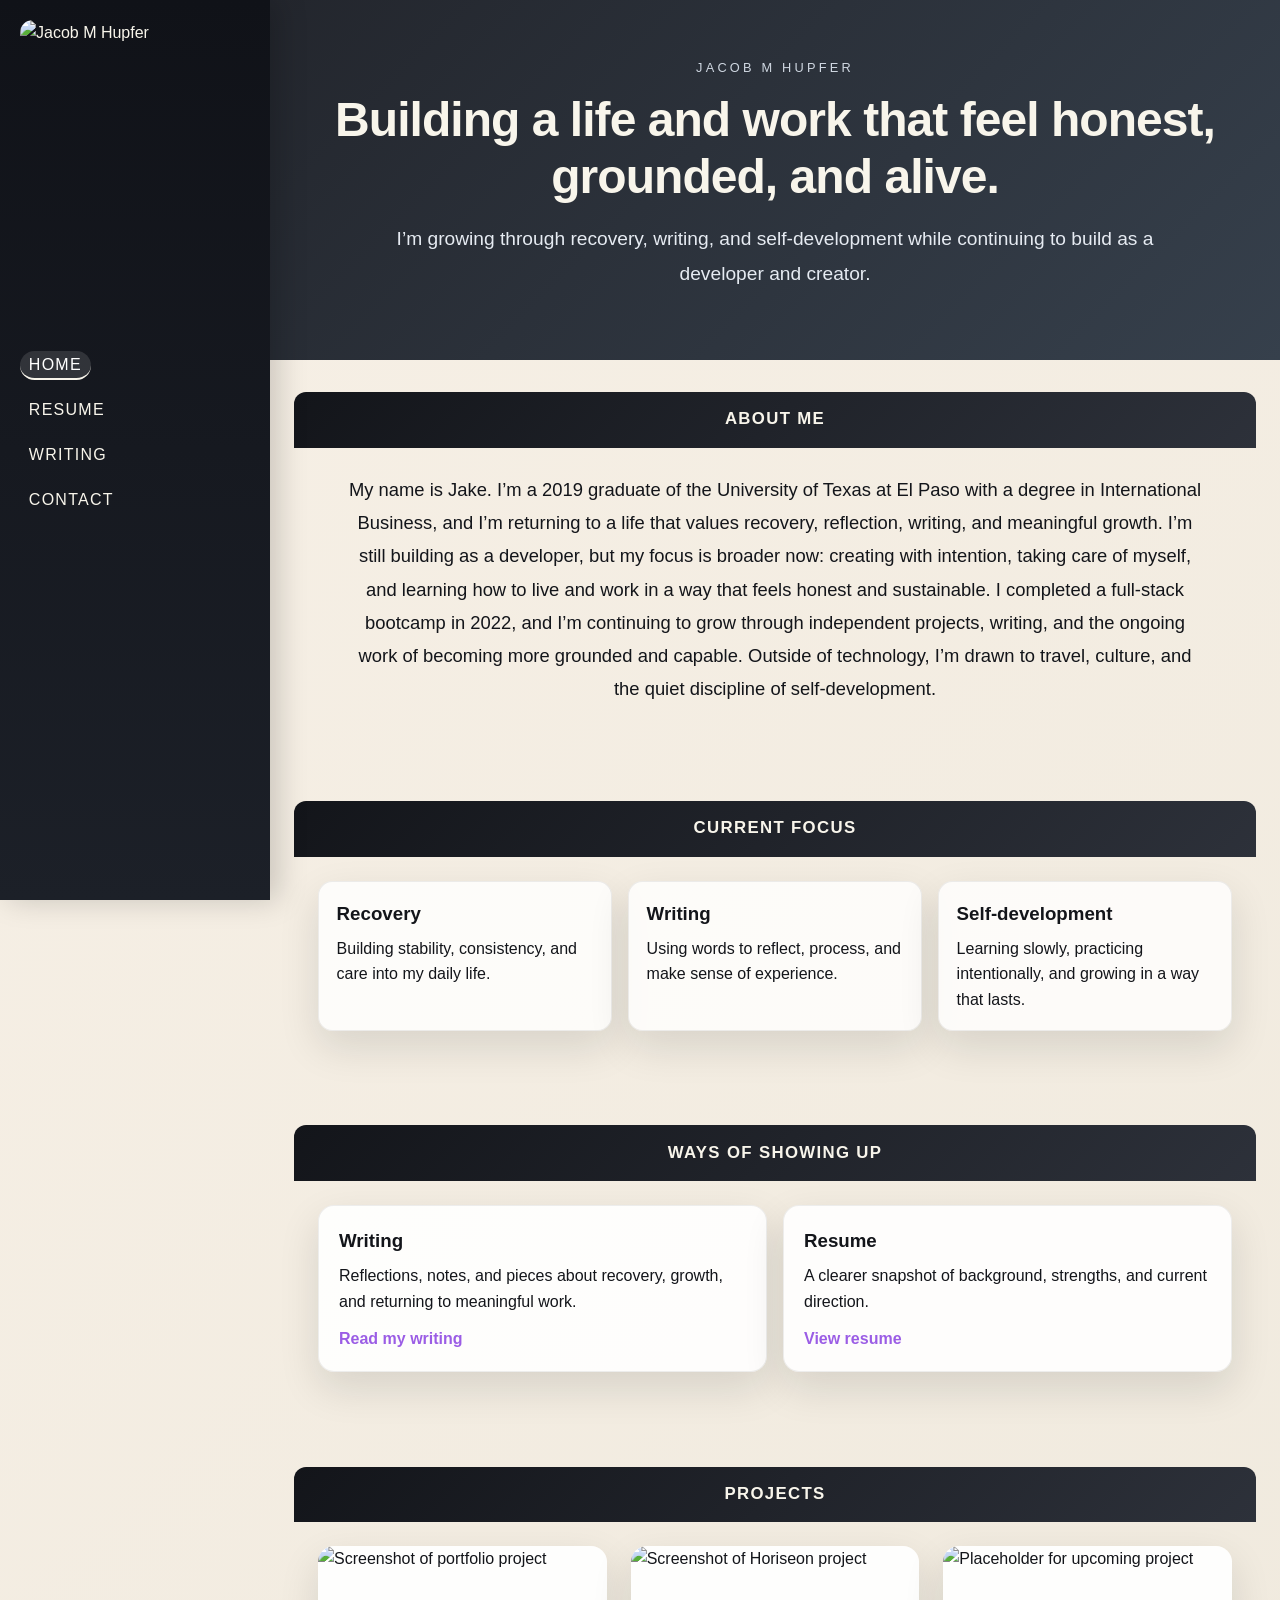
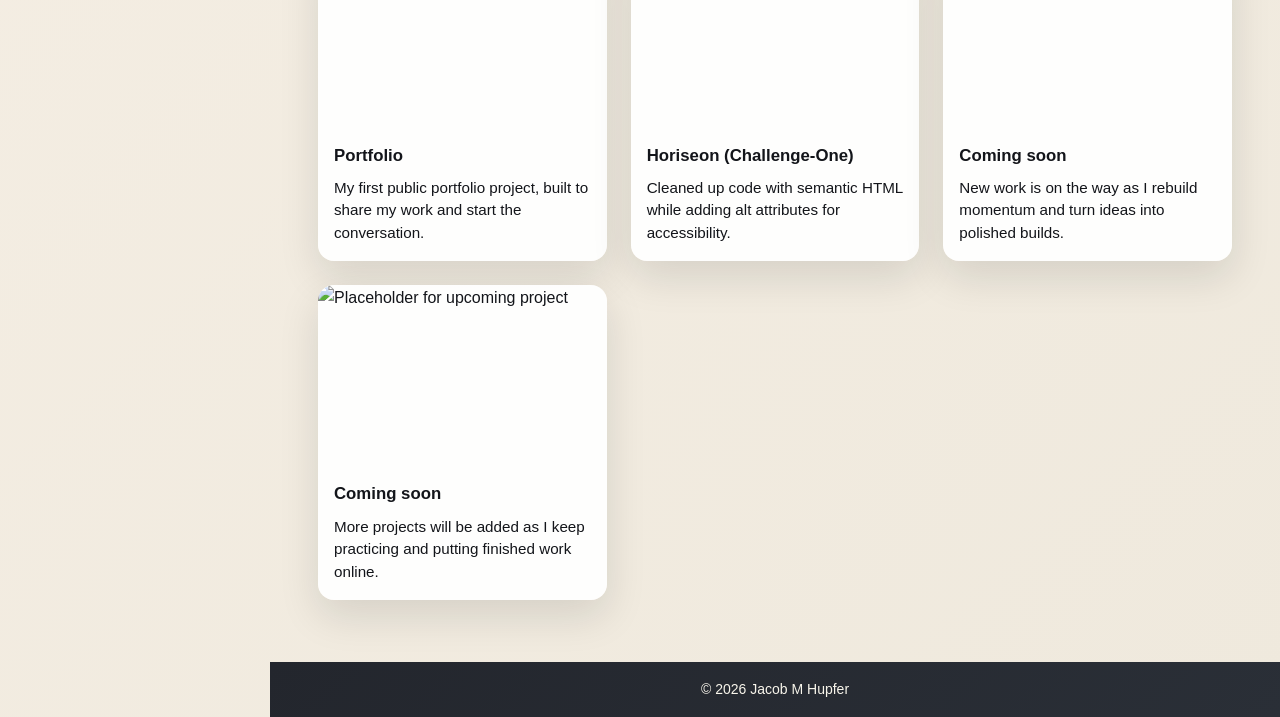
==== commit 55f56963: "Remove hero buttons for resume and writing" ====
--- a/index.html
+++ b/index.html
@@ -15,10 +15,6 @@
         <img src="assets/images/Profile Photo.jpg" alt="Jacob M Hupfer" width="230" height="300">
         <ul class="navbar-items">
             <li><a class="active" href="index.html">Home</a></li>
-            <li><a href="#bio">About</a></li>
-            <li><a href="#focus">Current Focus</a></li>
-            <li><a href="#showing-up">Ways of Showing Up</a></li>
-            <li><a href="#projects">Projects</a></li>
             <li><a href="resume.html">Resume</a></li>
             <li><a href="writing.html">Writing</a></li>
             <li><a href="contact.html">Contact</a></li>
@@ -31,10 +27,6 @@
                 <p class="eyebrow">Jacob M Hupfer</p>
                 <h1>Building a life and work that feel honest, grounded, and alive.</h1>
                 <p class="hero-copy">I’m growing through recovery, writing, and self-development while continuing to build as a developer and creator.</p>
-                <div class="hero-actions">
-                    <a class="button primary" href="resume.html">View resume</a>
-                    <a class="button secondary" href="writing.html">Read writing</a>
-                </div>
             </div>
         </header>
 
--- a/assets/css/style.css
+++ b/assets/css/style.css
@@ -97,11 +97,11 @@
 .site-header {
   background: linear-gradient(135deg, var(--color-dark) 0%, #36404c 100%);
   color: var(--color-light);
-  padding: 3rem 1.5rem 2.5rem;
+  padding: 3.4rem 1.5rem 2.8rem;
 }
 
 .hero-content {
-  max-width: 900px;
+  max-width: 920px;
   margin: 0 auto;
   text-align: center;
 }
@@ -116,16 +116,18 @@
 }
 
 .site-header h1 {
-  font-size: clamp(1.8rem, 3.5vw, 2.7rem);
+  font-size: clamp(2rem, 4vw, 3rem);
   font-weight: 600;
+  line-height: 1.2;
   margin-bottom: 1rem;
+  letter-spacing: -0.02em;
 }
 
 .hero-copy {
   font-size: clamp(1rem, 2vw, 1.2rem);
   line-height: 1.8;
   color: #e6ebf2;
-  max-width: 720px;
+  max-width: 760px;
   margin: 0 auto 1.5rem;
 }
 
@@ -163,19 +165,19 @@
 }
 
 main section {
-  padding: 0 1.5rem 2rem;
+  padding: 0 1.5rem 2.4rem;
 }
 
 main h2 {
   text-align: center;
-  padding: 0.8rem 1rem;
+  padding: 0.9rem 1rem;
   background: linear-gradient(135deg, var(--color-black), #2d313a);
   color: var(--color-light);
   text-transform: uppercase;
-  font-size: 1.15rem;
+  font-size: 1.05rem;
   font-weight: 600;
   letter-spacing: 0.08em;
-  border-radius: 0.6rem 0.6rem 0 0;
+  border-radius: 0.75rem 0.75rem 0 0;
 }
 
 .biography,
@@ -187,11 +189,11 @@
 }
 
 .biography p {
-  padding: 1.5rem;
+  padding: 1.6rem 1.8rem;
   font-size: clamp(1rem, 2vw, 1.15rem);
   line-height: 1.8;
   text-align: center;
-  max-width: 900px;
+  max-width: 920px;
   margin: 0 auto;
 }
 
@@ -234,8 +236,8 @@
 
 .card:hover,
 .card:focus-within {
-  transform: translateY(-6px);
-  box-shadow: 0 22px 44px rgba(19, 21, 26, 0.16);
+  transform: translateY(-5px);
+  box-shadow: 0 18px 36px rgba(19, 21, 26, 0.16);
 }
 
 .card a {
@@ -312,8 +314,8 @@
 }
 
 .path-card {
-  padding: 1.2rem;
-  background: rgba(255, 255, 255, 0.88);
+  padding: 1.25rem;
+  background: rgba(255, 255, 255, 0.9);
   border: 1px solid rgba(19, 21, 26, 0.07);
   border-radius: 1rem;
   box-shadow: var(--shadow);
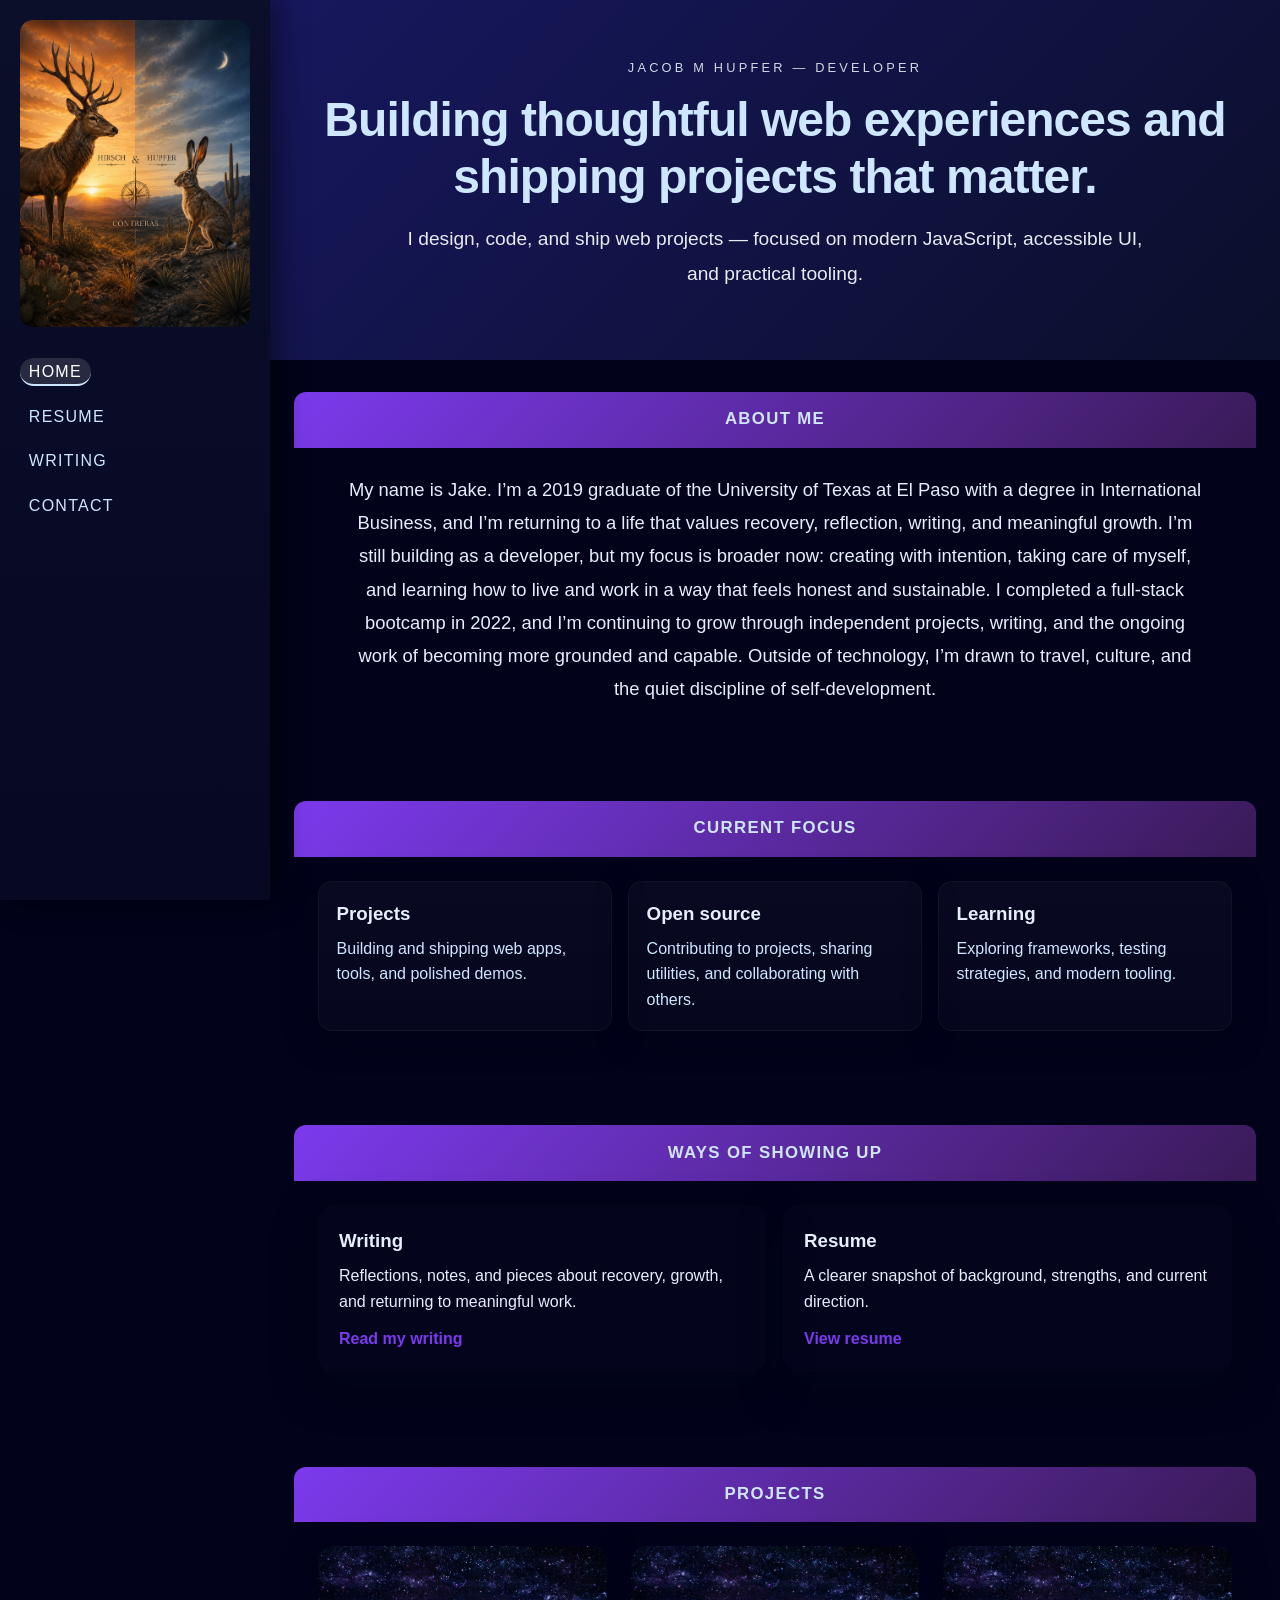
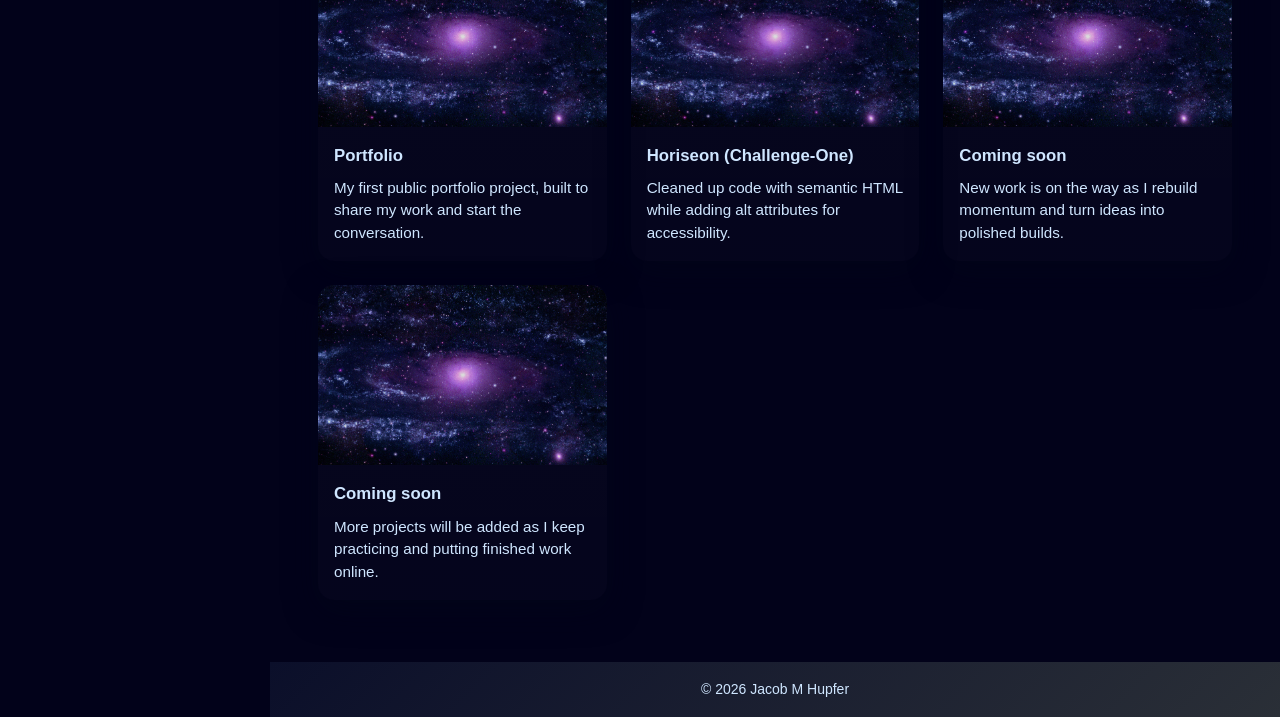
==== commit 6d43938f: "updating the portfolio with new images and color scheme changes to the header and section titles." ====
--- a/index.html
+++ b/index.html
@@ -12,8 +12,13 @@
 
 <body>
     <nav class="navbar" aria-label="Main navigation">
+        <button class="menu-toggle" type="button" aria-expanded="false" aria-controls="navbar-menu" aria-label="Toggle navigation">
+            <span></span>
+            <span></span>
+            <span></span>
+        </button>
         <img src="assets/images/Profile Photo.jpg" alt="Jacob M Hupfer" width="230" height="300">
-        <ul class="navbar-items">
+        <ul class="navbar-items" id="navbar-menu">
             <li><a class="active" href="index.html">Home</a></li>
             <li><a href="resume.html">Resume</a></li>
             <li><a href="writing.html">Writing</a></li>
@@ -24,9 +29,9 @@
     <div class="page-content">
         <header class="site-header">
             <div class="hero-content">
-                <p class="eyebrow">Jacob M Hupfer</p>
-                <h1>Building a life and work that feel honest, grounded, and alive.</h1>
-                <p class="hero-copy">I’m growing through recovery, writing, and self-development while continuing to build as a developer and creator.</p>
+                <p class="eyebrow">Jacob M Hupfer — Developer</p>
+                <h1>Building thoughtful web experiences and shipping projects that matter.</h1>
+                <p class="hero-copy">I design, code, and ship web projects — focused on modern JavaScript, accessible UI, and practical tooling.</p>
             </div>
         </header>
 
@@ -47,18 +52,18 @@
             <section class="focus-section fade-in">
                 <h2 id="focus">Current Focus</h2>
                 <div class="focus-grid">
-                    <article class="focus-card">
-                        <h3>Recovery</h3>
-                        <p>Building stability, consistency, and care into my daily life.</p>
-                    </article>
-                    <article class="focus-card">
-                        <h3>Writing</h3>
-                        <p>Using words to reflect, process, and make sense of experience.</p>
-                    </article>
-                    <article class="focus-card">
-                        <h3>Self-development</h3>
-                        <p>Learning slowly, practicing intentionally, and growing in a way that lasts.</p>
-                    </article>
+                        <article class="focus-card">
+                            <h3>Projects</h3>
+                            <p>Building and shipping web apps, tools, and polished demos.</p>
+                        </article>
+                        <article class="focus-card">
+                            <h3>Open source</h3>
+                            <p>Contributing to projects, sharing utilities, and collaborating with others.</p>
+                        </article>
+                        <article class="focus-card">
+                            <h3>Learning</h3>
+                            <p>Exploring frameworks, testing strategies, and modern tooling.</p>
+                        </article>
                 </div>
             </section>
 
@@ -83,7 +88,7 @@
                 <div class="project-grid">
                     <article class="card">
                         <a href="https://jmhupfer.github.io/Challenge-02/" target="_blank" rel="noopener noreferrer">
-                            <img src="assets/images/love-coding.jpg" alt="Screenshot of portfolio project">
+                            <img src="assets/images/Andromeda.jpg" alt="Screenshot of portfolio project">
                         </a>
                         <div class="card-body">
                             <h3>Portfolio</h3>
@@ -93,7 +98,7 @@
 
                     <article class="card">
                         <a href="https://jmhupfer.github.io/Challenge-One/" target="_blank" rel="noopener noreferrer">
-                            <img src="assets/images/hacienda.jpg" alt="Screenshot of Horiseon project">
+                            <img src="assets/images/Andromeda.jpg" alt="Screenshot of Horiseon project">
                         </a>
                         <div class="card-body">
                             <h3>Horiseon (Challenge-One)</h3>
@@ -102,7 +107,7 @@
                     </article>
 
                     <article class="card">
-                        <img src="assets/images/black-and-white-city.jpg" alt="Placeholder for upcoming project">
+                        <img src="assets/images/Andromeda.jpg" alt="Placeholder for upcoming project">
                         <div class="card-body">
                             <h3>Coming soon</h3>
                             <p>New work is on the way as I rebuild momentum and turn ideas into polished builds.</p>
@@ -110,7 +115,7 @@
                     </article>
 
                     <article class="card">
-                        <img src="assets/images/black-and-white-city.jpg" alt="Placeholder for upcoming project">
+                        <img src="assets/images/Andromeda.jpg" alt="Placeholder for upcoming project">
                         <div class="card-body">
                             <h3>Coming soon</h3>
                             <p>More projects will be added as I keep practicing and putting finished work online.</p>
@@ -140,6 +145,31 @@
         reveals.forEach((element) => observer.observe(element));
         document.getElementById('year').textContent = new Date().getFullYear();
 
+        const menuToggle = document.querySelector('.menu-toggle');
+        const navbarMenu = document.getElementById('navbar-menu');
+
+        const setMenuState = (isOpen) => {
+            if (!menuToggle || !navbarMenu) return;
+            navbarMenu.classList.toggle('is-open', isOpen);
+            menuToggle.setAttribute('aria-expanded', String(isOpen));
+        };
+
+        if (menuToggle && navbarMenu) {
+            menuToggle.addEventListener('click', () => {
+                const isOpen = !navbarMenu.classList.contains('is-open');
+                setMenuState(isOpen);
+            });
+
+            window.addEventListener('resize', () => {
+                if (window.innerWidth > 768) {
+                    setMenuState(false);
+                }
+            });
+
+            if (window.innerWidth > 768) {
+                setMenuState(false);
+            }
+        }
     </script>
 </body>
 
--- a/assets/css/style.css
+++ b/assets/css/style.css
@@ -1,12 +1,15 @@
 :root {
   --sidebar-width: 270px;
-  --color-bg: #efe9dd;
-  --color-dark: #23262d;
-  --color-black: #13151a;
-  --color-light: #f8f5eb;
-  --color-accent: #9b5de5;
-  --color-accent-2: #00bbf9;
-  --shadow: 0 16px 40px rgba(19, 21, 26, 0.12);
+  --color-bg: #02021a; /* deep space */
+  --color-dark: #0b0f2a; /* navy/indigo */
+  --color-black: #e6eefb; /* main text (light on dark) */
+  --color-light: #cfe6ff; /* muted light */
+  --color-accent: #7c3aed; /* violet */
+  --color-accent-2: #00d4ff; /* cyan accent */
+  --color-accent-3: #3a1a57; /* red accent */
+  --color-space: #17175e; /* deep space */
+  --color-space-2: #0b0f2a; /* navy/indigo */
+  --shadow: 0 16px 40px rgba(2, 6, 23, 0.6);
 }
 
 * {
@@ -21,9 +24,12 @@
 
 body {
   font-family: 'Segoe UI', Tahoma, Geneva, Verdana, sans-serif;
-  background: linear-gradient(135deg, #f7f0e6 0%, var(--color-bg) 100%);
+  background: radial-gradient(circle at 10% 10%, rgba(255,255,255,0.02) 0, rgba(255,255,255,0) 2px),
+              radial-gradient(circle at 80% 30%, rgba(255,255,255,0.016) 0, rgba(255,255,255,0) 2px),
+              linear-gradient(180deg, #02021a 0%, var(--color-bg) 100%);
   color: var(--color-black);
   line-height: 1.6;
+  overflow-x: hidden;
 }
 
 a {
@@ -44,10 +50,10 @@
   width: var(--sidebar-width);
   height: 100vh;
   padding: 20px;
-  background: linear-gradient(180deg, #101218 0%, #1c2028 100%);
+  background: linear-gradient(180deg, var(--color-dark) 0%, #070822 100%);
   color: var(--color-light);
   z-index: 100;
-  box-shadow: 8px 0 28px rgba(0, 0, 0, 0.18);
+  box-shadow: 8px 0 28px rgba(0, 0, 0, 0.45);
 }
 
 .navbar img {
@@ -68,6 +74,24 @@
   letter-spacing: 0.08em;
 }
 
+.menu-toggle {
+  display: none;
+  border: 0;
+  background: transparent;
+  padding: 0.2rem;
+  cursor: pointer;
+  margin-bottom: 0.75rem;
+}
+
+.menu-toggle span {
+  display: block;
+  width: 24px;
+  height: 2px;
+  background: var(--color-light);
+  margin: 4px 0;
+  border-radius: 999px;
+}
+
 .navbar-items a {
   color: var(--color-light);
   transition: border-color 0.2s ease, color 0.2s ease, background-color 0.2s ease;
@@ -95,7 +119,7 @@
 }
 
 .site-header {
-  background: linear-gradient(135deg, var(--color-dark) 0%, #36404c 100%);
+  background: linear-gradient(135deg, var(--color-space) 0%, var(--color-space-2) 100%);
   color: var(--color-light);
   padding: 3.4rem 1.5rem 2.8rem;
 }
@@ -132,10 +156,11 @@
 }
 
 .hero-actions {
-  display: flex;
-  justify-content: center;
-  gap: 1rem;
-  flex-wrap: wrap;
+  display: none;
+}
+
+.site-header .button {
+  display: none !important;
 }
 
 .button {
@@ -171,7 +196,7 @@
 main h2 {
   text-align: center;
   padding: 0.9rem 1rem;
-  background: linear-gradient(135deg, var(--color-black), #2d313a);
+  background: linear-gradient(135deg, var(--color-accent), var(--color-accent-3));
   color: var(--color-light);
   text-transform: uppercase;
   font-size: 1.05rem;
@@ -206,10 +231,11 @@
 
 .focus-card {
   padding: 1.1rem;
-  background: rgba(255, 255, 255, 0.8);
-  border: 1px solid rgba(19, 21, 26, 0.07);
+  background: linear-gradient(180deg, rgba(255,255,255,0.03), rgba(255,255,255,0.02));
+  border: 1px solid rgba(255,255,255,0.04);
   border-radius: 0.9rem;
-  box-shadow: var(--shadow);
+  box-shadow: 0 8px 30px rgba(2,6,23,0.5);
+  color: var(--color-light);
 }
 
 .focus-card h3 {
@@ -227,10 +253,10 @@
 .card {
   display: flex;
   flex-direction: column;
-  background: rgba(255, 255, 255, 0.95);
+  background: linear-gradient(180deg, rgba(255,255,255,0.02), rgba(255,255,255,0.01));
   border-radius: 1rem;
   overflow: hidden;
-  box-shadow: var(--shadow);
+  box-shadow: 0 10px 32px rgba(2,6,23,0.55);
   transition: transform 0.2s ease, box-shadow 0.2s ease;
 }
 
@@ -248,7 +274,8 @@
   width: 100%;
   aspect-ratio: 16 / 10;
   object-fit: cover;
-  transition: opacity 0.2s ease;
+  transition: opacity 0.24s ease, filter 0.24s ease;
+  filter: brightness(0.86) saturate(1.02);
 }
 
 .card a:hover img,
@@ -258,7 +285,7 @@
 
 .card-body {
   padding: 1rem;
-  color: var(--color-black);
+  color: var(--color-light);
   flex: 1;
 }
 
@@ -315,7 +342,7 @@
 
 .path-card {
   padding: 1.25rem;
-  background: rgba(255, 255, 255, 0.9);
+  background: rgba(255,255,255,0.01);
   border: 1px solid rgba(19, 21, 26, 0.07);
   border-radius: 1rem;
   box-shadow: var(--shadow);
@@ -337,9 +364,9 @@
   grid-template-columns: repeat(auto-fit, minmax(270px, 1fr));
   gap: 1.2rem;
   padding: 1.5rem;
-  background: rgba(255, 255, 255, 0.82);
+  background: linear-gradient(180deg, rgba(255,255,255,0.02), rgba(255,255,255,0.01));
   border-radius: 1rem;
-  box-shadow: var(--shadow);
+  box-shadow: 0 10px 30px rgba(2,6,23,0.5);
 }
 
 .contact-details {
@@ -432,9 +459,9 @@
 
 .subpage-content .intro,
 .subpage-content .section-card {
-  background: rgba(255, 255, 255, 0.9);
+  background: linear-gradient(180deg, rgba(255,255,255,0.03), rgba(255,255,255,0.02));
   border-radius: 1rem;
-  box-shadow: var(--shadow);
+  box-shadow: 0 10px 30px rgba(2,6,23,0.5);
   padding: 1.2rem 1.3rem;
   margin-bottom: 1rem;
 }
@@ -485,27 +512,59 @@
     width: 100%;
     height: auto;
     box-shadow: none;
+    padding: 1rem 1rem 0.75rem;
+  }
+
+  .menu-toggle {
+    display: inline-block;
   }
 
   .navbar img {
-    max-width: 180px;
-    margin: 0 auto 1.5rem;
+    max-width: 160px;
+    margin: 0 auto 1rem;
   }
 
   .navbar-items {
-    flex-direction: row;
-    flex-wrap: wrap;
+    display: none;
+    flex-direction: column;
+    align-items: center;
+    gap: 0.7rem 0.85rem;
+    margin-top: 0.5rem;
+  }
+
+  .navbar-items.is-open {
+    display: flex;
+  }
+
+  .navbar-items a {
+    display: inline-flex;
+    align-items: center;
     justify-content: center;
-    gap: 1rem;
+    padding: 0.45rem 0.7rem;
+    font-size: 0.9rem;
   }
 
   .page-content {
     margin-left: 0;
   }
 
+  .site-header {
+    padding: 2.4rem 1rem 2rem;
+  }
+
+  .site-header h1 {
+    font-size: clamp(1.6rem, 6vw, 2.2rem);
+  }
+
   .project-grid,
-  .focus-grid {
+  .focus-grid,
+  .path-grid {
     grid-template-columns: 1fr;
+    padding: 1rem 0;
+  }
+
+  .contact-shell {
+    padding: 1rem;
   }
 
   .contact-links {
@@ -515,16 +574,27 @@
 }
 
 @media (max-width: 480px) {
-  .hero-actions {
-    flex-direction: column;
-  }
-
   .button {
     width: 100%;
   }
 
   main section {
-    padding: 0 1rem 1.5rem;
+    padding: 0 0.9rem 1.2rem;
+  }
+
+  .biography p {
+    padding: 1rem 0.8rem;
+    text-align: left;
+  }
+
+  .path-card,
+  .focus-card,
+  .card {
+    border-radius: 0.85rem;
+  }
+
+  .subpage-content {
+    padding: 1rem 0.85rem 1.5rem;
   }
 }
 
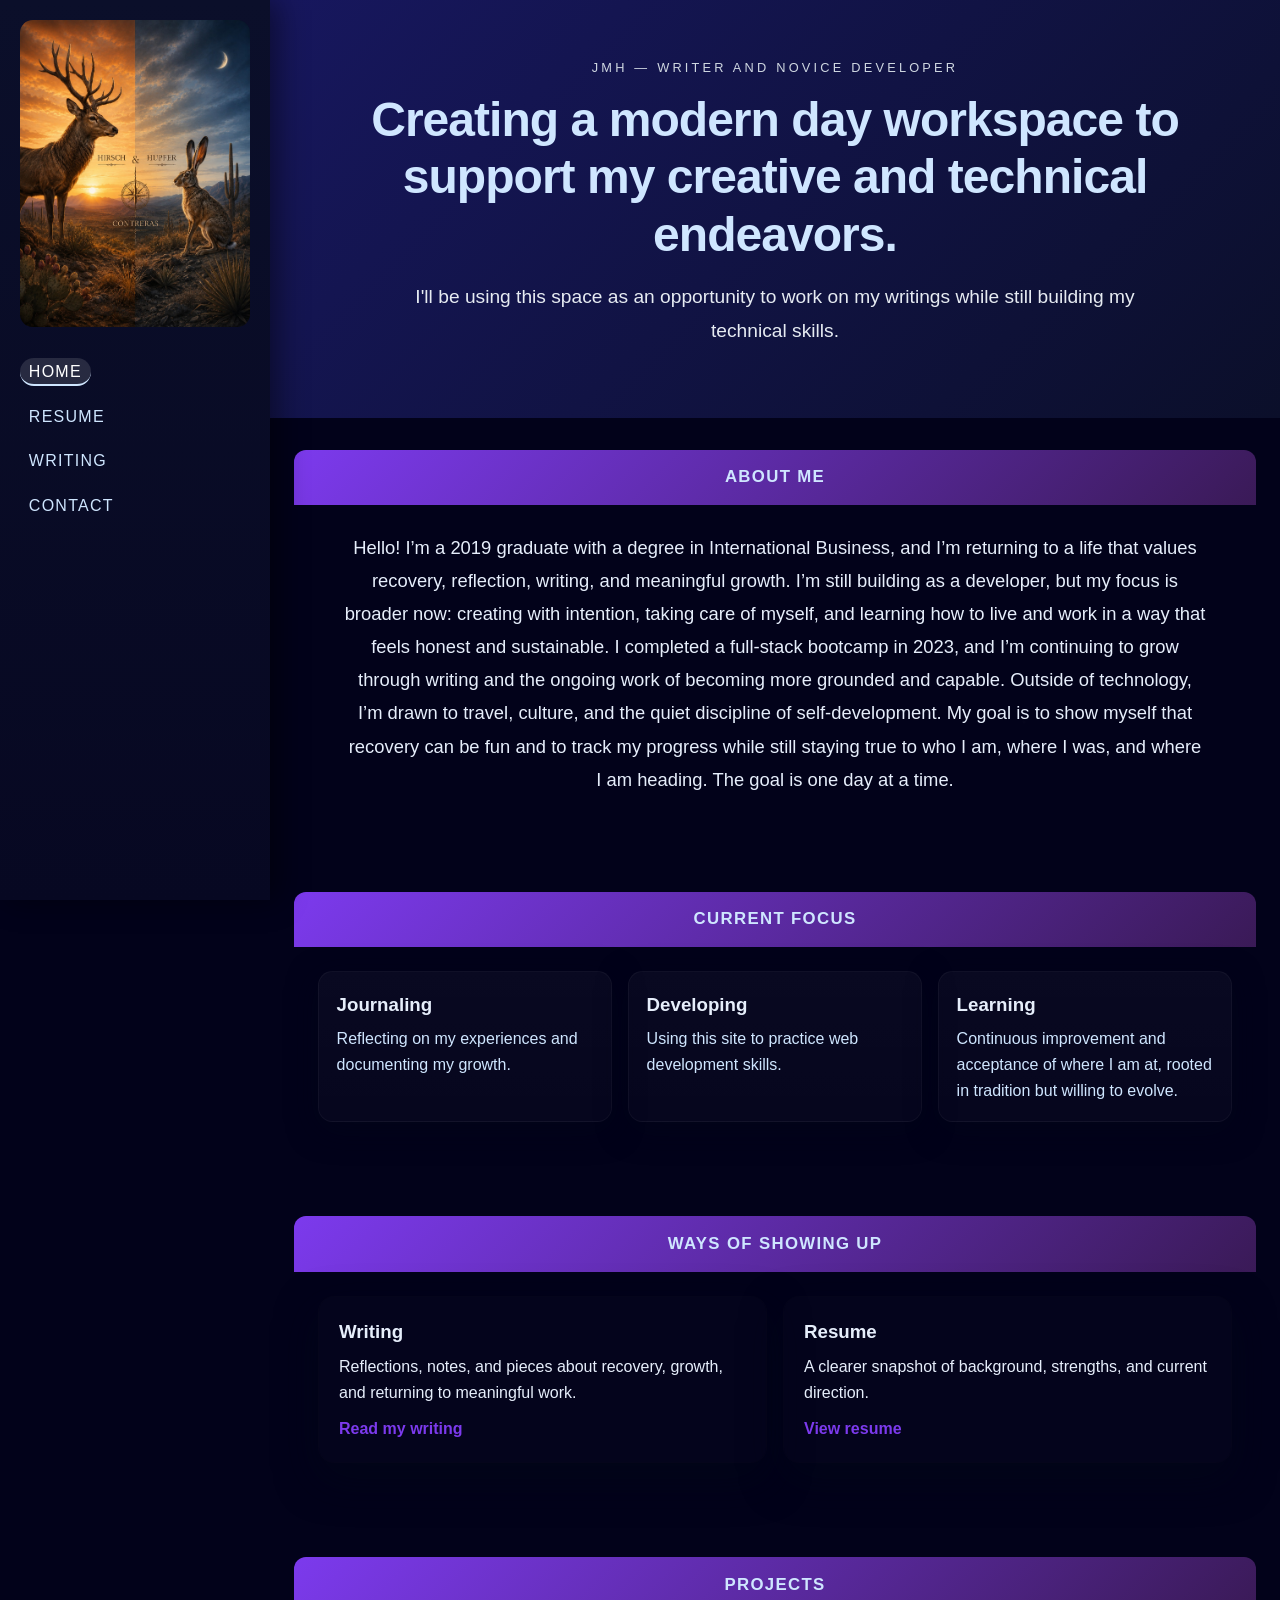
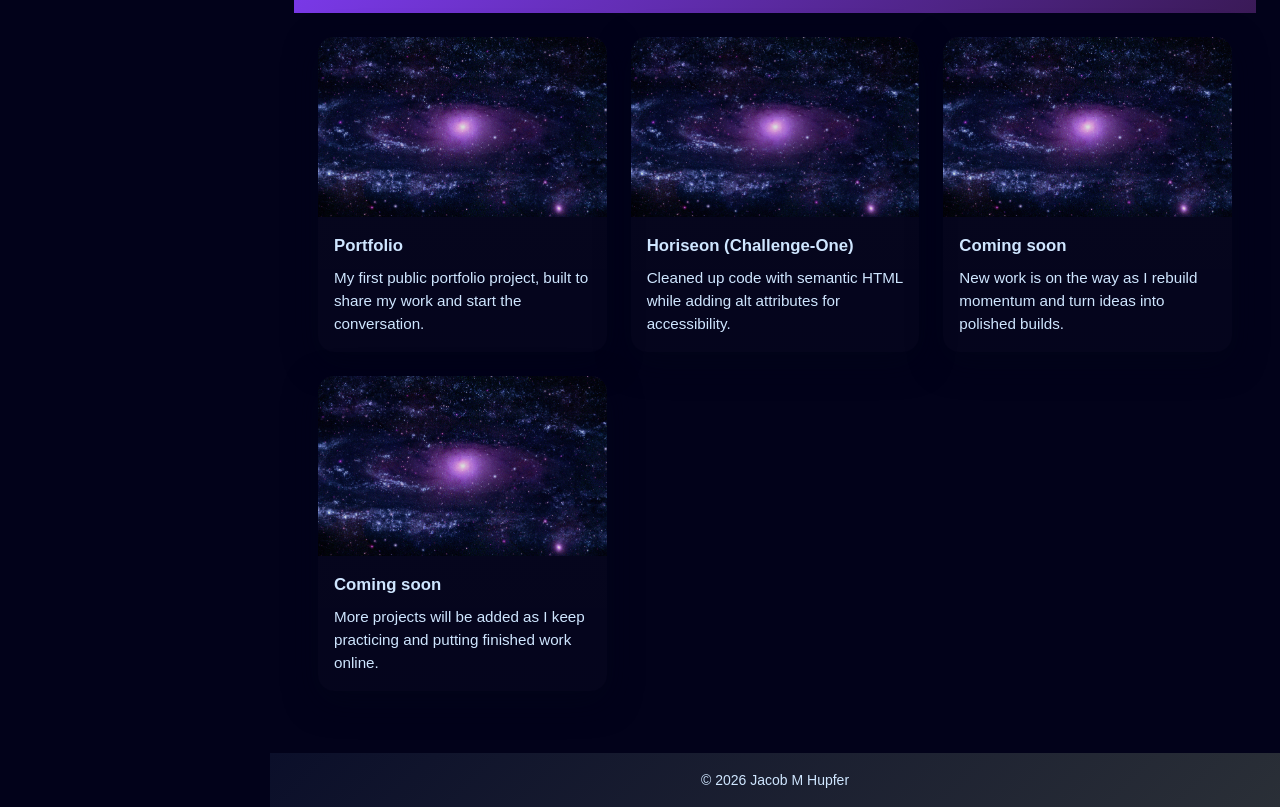
==== commit 44fce156: "updated date of completed bootcamp in bio section of index.html" ====
--- a/index.html
+++ b/index.html
@@ -29,9 +29,9 @@
     <div class="page-content">
         <header class="site-header">
             <div class="hero-content">
-                <p class="eyebrow">Jacob M Hupfer — Developer</p>
-                <h1>Building thoughtful web experiences and shipping projects that matter.</h1>
-                <p class="hero-copy">I design, code, and ship web projects — focused on modern JavaScript, accessible UI, and practical tooling.</p>
+                <p class="eyebrow">JMH — Writer and Novice Developer</p>
+                <h1>Creating a modern day workspace to support my creative and technical endeavors.</h1>
+                <p class="hero-copy">I'll be using this space as an opportunity to work on my writings while still building my technical skills.</p>
             </div>
         </header>
 
@@ -39,13 +39,14 @@
             <section class="biography fade-in">
                 <h2 id="bio">About Me</h2>
                 <p>
-                    My name is Jake. I’m a 2019 graduate of the University of Texas at El Paso with a degree in International
-                    Business, and I’m returning to a life that values recovery, reflection, writing, and meaningful growth.
+                    Hello! I’m a 2019 graduate with a degree in International Business, and I’m returning to a life that values recovery, reflection, writing, and meaningful growth.
                     I’m still building as a developer, but my focus is broader now: creating with intention, taking care of
                     myself, and learning how to live and work in a way that feels honest and sustainable. I completed a
-                    full-stack bootcamp in 2022, and I’m continuing to grow through independent projects, writing, and the
+                    full-stack bootcamp in 2023, and I’m continuing to grow through writing and the
                     ongoing work of becoming more grounded and capable. Outside of technology, I’m drawn to travel,
-                    culture, and the quiet discipline of self-development.
+                    culture, and the quiet discipline of self-development. My goal is to show myself that recovery can be fun and to 
+                    track my progress while still staying true to who I am, where I was, and where I am heading. The goal is one day 
+                    at a time. 
                 </p>
             </section>
 
@@ -53,16 +54,16 @@
                 <h2 id="focus">Current Focus</h2>
                 <div class="focus-grid">
                         <article class="focus-card">
-                            <h3>Projects</h3>
-                            <p>Building and shipping web apps, tools, and polished demos.</p>
+                            <h3>Journaling</h3>
+                            <p>Reflecting on my experiences and documenting my growth.</p>
                         </article>
                         <article class="focus-card">
-                            <h3>Open source</h3>
-                            <p>Contributing to projects, sharing utilities, and collaborating with others.</p>
+                            <h3>Developing</h3>
+                            <p>Using this site to practice web development skills.</p>
                         </article>
                         <article class="focus-card">
                             <h3>Learning</h3>
-                            <p>Exploring frameworks, testing strategies, and modern tooling.</p>
+                            <p>Continuous improvement and acceptance of where I am at, rooted in tradition but willing to evolve.</p>
                         </article>
                 </div>
             </section>
